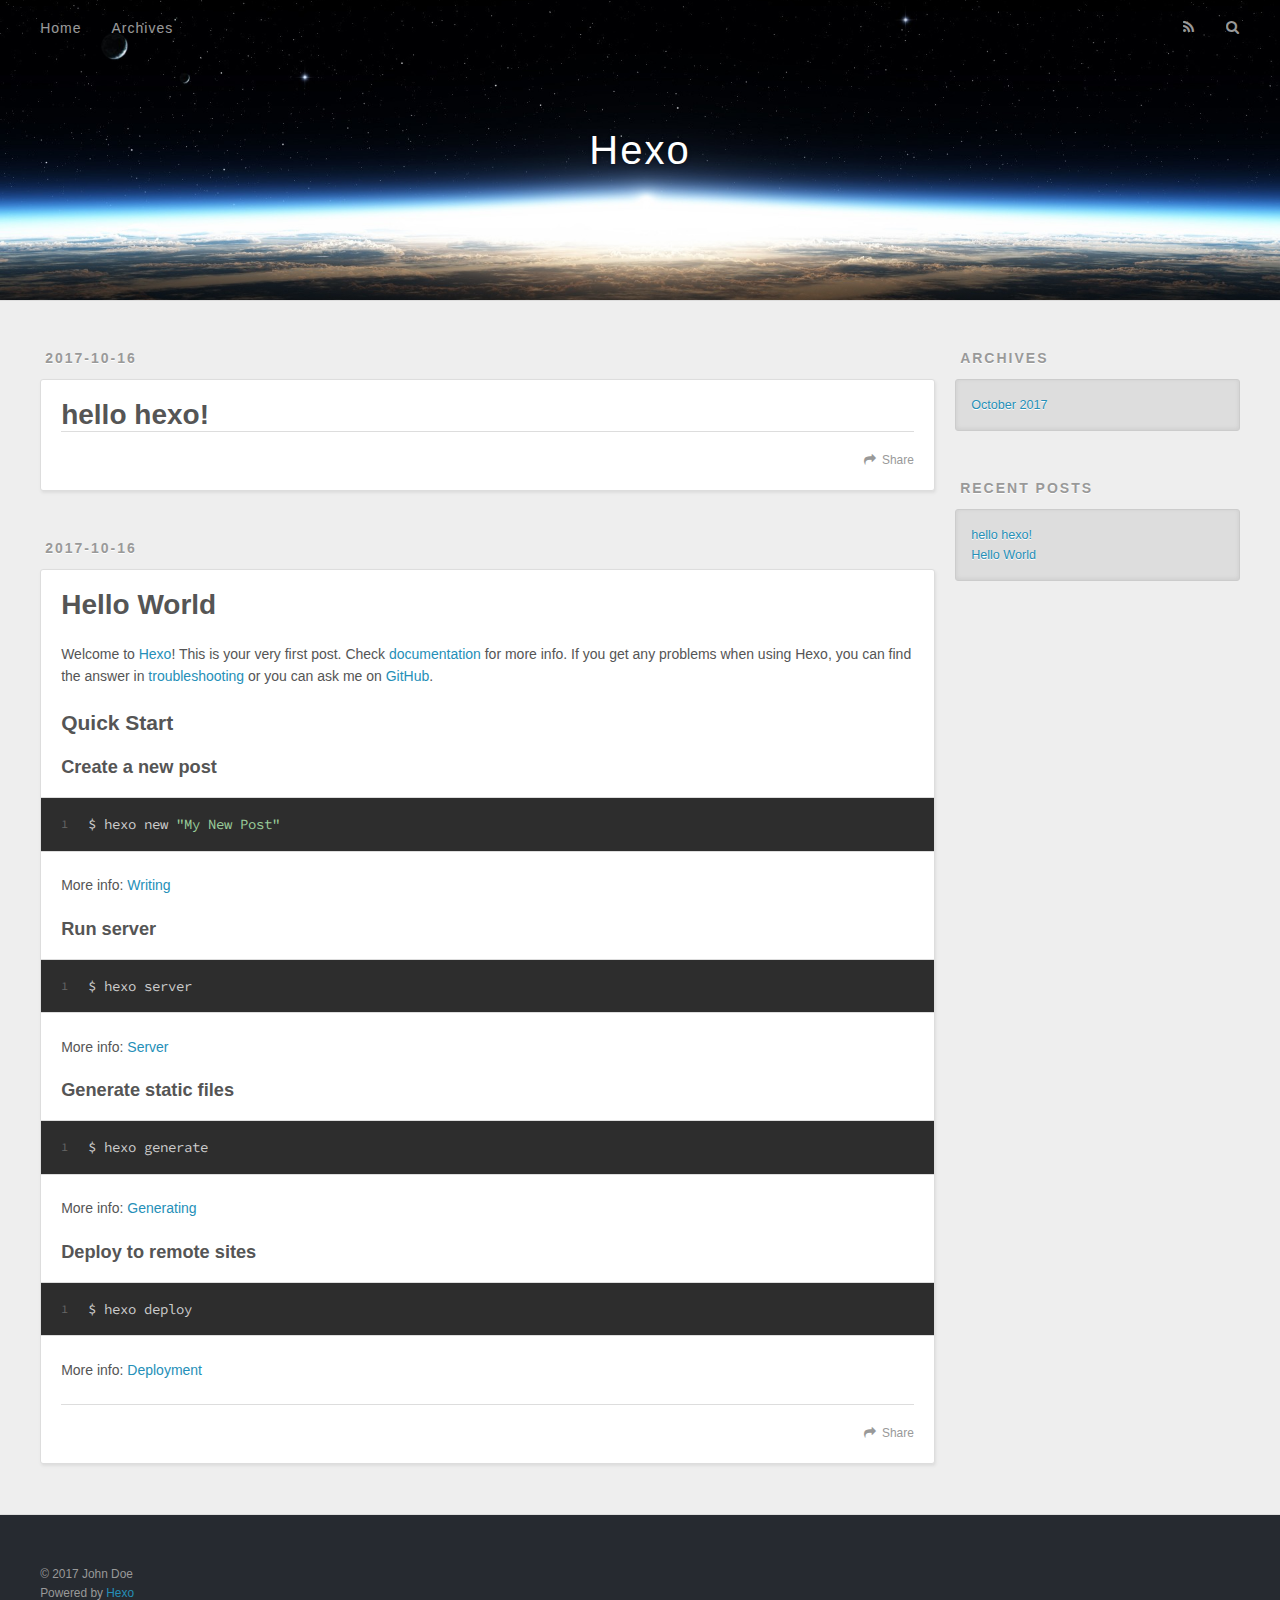
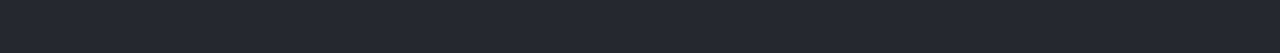
==== index.html @ 36de79b2 "init" ====
<!DOCTYPE html>
<html>
<head>
  <meta charset="utf-8">
  
  <title>Hexo</title>
  <meta name="viewport" content="width=device-width, initial-scale=1, maximum-scale=1">
  <meta property="og:type" content="website">
<meta property="og:title" content="Hexo">
<meta property="og:url" content="http://yoursite.com/index.html">
<meta property="og:site_name" content="Hexo">
<meta name="twitter:card" content="summary">
<meta name="twitter:title" content="Hexo">
  
    <link rel="alternate" href="/atom.xml" title="Hexo" type="application/atom+xml">
  
  
    <link rel="icon" href="/favicon.png">
  
  
    <link href="//fonts.googleapis.com/css?family=Source+Code+Pro" rel="stylesheet" type="text/css">
  
  <link rel="stylesheet" href="/css/style.css">
  

</head>

<body>
  <div id="container">
    <div id="wrap">
      <header id="header">
  <div id="banner"></div>
  <div id="header-outer" class="outer">
    <div id="header-title" class="inner">
      <h1 id="logo-wrap">
        <a href="/" id="logo">Hexo</a>
      </h1>
      
    </div>
    <div id="header-inner" class="inner">
      <nav id="main-nav">
        <a id="main-nav-toggle" class="nav-icon"></a>
        
          <a class="main-nav-link" href="/">Home</a>
        
          <a class="main-nav-link" href="/archives">Archives</a>
        
      </nav>
      <nav id="sub-nav">
        
          <a id="nav-rss-link" class="nav-icon" href="/atom.xml" title="RSS Feed"></a>
        
        <a id="nav-search-btn" class="nav-icon" title="Search"></a>
      </nav>
      <div id="search-form-wrap">
        <form action="//google.com/search" method="get" accept-charset="UTF-8" class="search-form"><input type="search" name="q" class="search-form-input" placeholder="Search"><button type="submit" class="search-form-submit">&#xF002;</button><input type="hidden" name="sitesearch" value="http://yoursite.com"></form>
      </div>
    </div>
  </div>
</header>
      <div class="outer">
        <section id="main">
  
    <article id="post-hello-hexo" class="article article-type-post" itemscope itemprop="blogPost">
  <div class="article-meta">
    <a href="/2017/10/16/hello-hexo/" class="article-date">
  <time datetime="2017-10-16T04:32:23.000Z" itemprop="datePublished">2017-10-16</time>
</a>
    
  </div>
  <div class="article-inner">
    
    
      <header class="article-header">
        
  
    <h1 itemprop="name">
      <a class="article-title" href="/2017/10/16/hello-hexo/">hello hexo!</a>
    </h1>
  

      </header>
    
    <div class="article-entry" itemprop="articleBody">
      
        
      
    </div>
    <footer class="article-footer">
      <a data-url="http://yoursite.com/2017/10/16/hello-hexo/" data-id="cj8toow9r0000nwqveuw3egh8" class="article-share-link">Share</a>
      
      
    </footer>
  </div>
  
</article>


  
    <article id="post-hello-world" class="article article-type-post" itemscope itemprop="blogPost">
  <div class="article-meta">
    <a href="/2017/10/16/hello-world/" class="article-date">
  <time datetime="2017-10-16T04:10:26.839Z" itemprop="datePublished">2017-10-16</time>
</a>
    
  </div>
  <div class="article-inner">
    
    
      <header class="article-header">
        
  
    <h1 itemprop="name">
      <a class="article-title" href="/2017/10/16/hello-world/">Hello World</a>
    </h1>
  

      </header>
    
    <div class="article-entry" itemprop="articleBody">
      
        <p>Welcome to <a href="https://hexo.io/" target="_blank" rel="external">Hexo</a>! This is your very first post. Check <a href="https://hexo.io/docs/" target="_blank" rel="external">documentation</a> for more info. If you get any problems when using Hexo, you can find the answer in <a href="https://hexo.io/docs/troubleshooting.html" target="_blank" rel="external">troubleshooting</a> or you can ask me on <a href="https://github.com/hexojs/hexo/issues" target="_blank" rel="external">GitHub</a>.</p>
<h2 id="Quick-Start"><a href="#Quick-Start" class="headerlink" title="Quick Start"></a>Quick Start</h2><h3 id="Create-a-new-post"><a href="#Create-a-new-post" class="headerlink" title="Create a new post"></a>Create a new post</h3><figure class="highlight bash"><table><tr><td class="gutter"><pre><div class="line">1</div></pre></td><td class="code"><pre><div class="line">$ hexo new <span class="string">"My New Post"</span></div></pre></td></tr></table></figure>
<p>More info: <a href="https://hexo.io/docs/writing.html" target="_blank" rel="external">Writing</a></p>
<h3 id="Run-server"><a href="#Run-server" class="headerlink" title="Run server"></a>Run server</h3><figure class="highlight bash"><table><tr><td class="gutter"><pre><div class="line">1</div></pre></td><td class="code"><pre><div class="line">$ hexo server</div></pre></td></tr></table></figure>
<p>More info: <a href="https://hexo.io/docs/server.html" target="_blank" rel="external">Server</a></p>
<h3 id="Generate-static-files"><a href="#Generate-static-files" class="headerlink" title="Generate static files"></a>Generate static files</h3><figure class="highlight bash"><table><tr><td class="gutter"><pre><div class="line">1</div></pre></td><td class="code"><pre><div class="line">$ hexo generate</div></pre></td></tr></table></figure>
<p>More info: <a href="https://hexo.io/docs/generating.html" target="_blank" rel="external">Generating</a></p>
<h3 id="Deploy-to-remote-sites"><a href="#Deploy-to-remote-sites" class="headerlink" title="Deploy to remote sites"></a>Deploy to remote sites</h3><figure class="highlight bash"><table><tr><td class="gutter"><pre><div class="line">1</div></pre></td><td class="code"><pre><div class="line">$ hexo deploy</div></pre></td></tr></table></figure>
<p>More info: <a href="https://hexo.io/docs/deployment.html" target="_blank" rel="external">Deployment</a></p>

      
    </div>
    <footer class="article-footer">
      <a data-url="http://yoursite.com/2017/10/16/hello-world/" data-id="cj8toow9z0001nwqvwj0xpwtr" class="article-share-link">Share</a>
      
      
    </footer>
  </div>
  
</article>


  

</section>
        
          <aside id="sidebar">
  
    

  
    

  
    
  
    
  <div class="widget-wrap">
    <h3 class="widget-title">Archives</h3>
    <div class="widget">
      <ul class="archive-list"><li class="archive-list-item"><a class="archive-list-link" href="/archives/2017/10/">October 2017</a></li></ul>
    </div>
  </div>


  
    
  <div class="widget-wrap">
    <h3 class="widget-title">Recent Posts</h3>
    <div class="widget">
      <ul>
        
          <li>
            <a href="/2017/10/16/hello-hexo/">hello hexo!</a>
          </li>
        
          <li>
            <a href="/2017/10/16/hello-world/">Hello World</a>
          </li>
        
      </ul>
    </div>
  </div>

  
</aside>
        
      </div>
      <footer id="footer">
  
  <div class="outer">
    <div id="footer-info" class="inner">
      &copy; 2017 John Doe<br>
      Powered by <a href="http://hexo.io/" target="_blank">Hexo</a>
    </div>
  </div>
</footer>
    </div>
    <nav id="mobile-nav">
  
    <a href="/" class="mobile-nav-link">Home</a>
  
    <a href="/archives" class="mobile-nav-link">Archives</a>
  
</nav>
    

<script src="//ajax.googleapis.com/ajax/libs/jquery/2.0.3/jquery.min.js"></script>


  <link rel="stylesheet" href="/fancybox/jquery.fancybox.css">
  <script src="/fancybox/jquery.fancybox.pack.js"></script>


<script src="/js/script.js"></script>

  </div>
</body>
</html>
---- css/style.css ----
body {
  width: 100%;
}
body:before,
body:after {
  content: "";
  display: table;
}
body:after {
  clear: both;
}
html,
body,
div,
span,
applet,
object,
iframe,
h1,
h2,
h3,
h4,
h5,
h6,
p,
blockquote,
pre,
a,
abbr,
acronym,
address,
big,
cite,
code,
del,
dfn,
em,
img,
ins,
kbd,
q,
s,
samp,
small,
strike,
strong,
sub,
sup,
tt,
var,
dl,
dt,
dd,
ol,
ul,
li,
fieldset,
form,
label,
legend,
table,
caption,
tbody,
tfoot,
thead,
tr,
th,
td {
  margin: 0;
  padding: 0;
  border: 0;
  outline: 0;
  font-weight: inherit;
  font-style: inherit;
  font-family: inherit;
  font-size: 100%;
  vertical-align: baseline;
}
body {
  line-height: 1;
  color: #000;
  background: #fff;
}
ol,
ul {
  list-style: none;
}
table {
  border-collapse: separate;
  border-spacing: 0;
  vertical-align: middle;
}
caption,
th,
td {
  text-align: left;
  font-weight: normal;
  vertical-align: middle;
}
a img {
  border: none;
}
input,
button {
  margin: 0;
  padding: 0;
}
input::-moz-focus-inner,
button::-moz-focus-inner {
  border: 0;
  padding: 0;
}
@font-face {
  font-family: FontAwesome;
  font-style: normal;
  font-weight: normal;
  src: url("fonts/fontawesome-webfont.eot?v=#4.0.3");
  src: url("fonts/fontawesome-webfont.eot?#iefix&v=#4.0.3") format("embedded-opentype"), url("fonts/fontawesome-webfont.woff?v=#4.0.3") format("woff"), url("fonts/fontawesome-webfont.ttf?v=#4.0.3") format("truetype"), url("fonts/fontawesome-webfont.svg#fontawesomeregular?v=#4.0.3") format("svg");
}
html,
body,
#container {
  height: 100%;
}
body {
  background: #eee;
  font: 14px "Helvetica Neue", Helvetica, Arial, sans-serif;
  -webkit-text-size-adjust: 100%;
}
.outer {
  max-width: 1220px;
  margin: 0 auto;
  padding: 0 20px;
}
.outer:before,
.outer:after {
  content: "";
  display: table;
}
.outer:after {
  clear: both;
}
.inner {
  display: inline;
  float: left;
  width: 98.33333333333333%;
  margin: 0 0.833333333333333%;
}
.left,
.alignleft {
  float: left;
}
.right,
.alignright {
  float: right;
}
.clear {
  clear: both;
}
#container {
  position: relative;
}
.mobile-nav-on {
  overflow: hidden;
}
#wrap {
  height: 100%;
  width: 100%;
  position: absolute;
  top: 0;
  left: 0;
  -webkit-transition: 0.2s ease-out;
  -moz-transition: 0.2s ease-out;
  -ms-transition: 0.2s ease-out;
  transition: 0.2s ease-out;
  z-index: 1;
  background: #eee;
}
.mobile-nav-on #wrap {
  left: 280px;
}
@media screen and (min-width: 768px) {
  #main {
    display: inline;
    float: left;
    width: 73.33333333333333%;
    margin: 0 0.833333333333333%;
  }
}
.article-date,
.article-category-link,
.archive-year,
.widget-title {
  text-decoration: none;
  text-transform: uppercase;
  letter-spacing: 2px;
  color: #999;
  margin-bottom: 1em;
  margin-left: 5px;
  line-height: 1em;
  text-shadow: 0 1px #fff;
  font-weight: bold;
}
.article-inner,
.archive-article-inner {
  background: #fff;
  -webkit-box-shadow: 1px 2px 3px #ddd;
  box-shadow: 1px 2px 3px #ddd;
  border: 1px solid #ddd;
  border-radius: 3px;
}
.article-entry h1,
.widget h1 {
  font-size: 2em;
}
.article-entry h2,
.widget h2 {
  font-size: 1.5em;
}
.article-entry h3,
.widget h3 {
  font-size: 1.3em;
}
.article-entry h4,
.widget h4 {
  font-size: 1.2em;
}
.article-entry h5,
.widget h5 {
  font-size: 1em;
}
.article-entry h6,
.widget h6 {
  font-size: 1em;
  color: #999;
}
.article-entry hr,
.widget hr {
  border: 1px dashed #ddd;
}
.article-entry strong,
.widget strong {
  font-weight: bold;
}
.article-entry em,
.widget em,
.article-entry cite,
.widget cite {
  font-style: italic;
}
.article-entry sup,
.widget sup,
.article-entry sub,
.widget sub {
  font-size: 0.75em;
  line-height: 0;
  position: relative;
  vertical-align: baseline;
}
.article-entry sup,
.widget sup {
  top: -0.5em;
}
.article-entry sub,
.widget sub {
  bottom: -0.2em;
}
.article-entry small,
.widget small {
  font-size: 0.85em;
}
.article-entry acronym,
.widget acronym,
.article-entry abbr,
.widget abbr {
  border-bottom: 1px dotted;
}
.article-entry ul,
.widget ul,
.article-entry ol,
.widget ol,
.article-entry dl,
.widget dl {
  margin: 0 20px;
  line-height: 1.6em;
}
.article-entry ul ul,
.widget ul ul,
.article-entry ol ul,
.widget ol ul,
.article-entry ul ol,
.widget ul ol,
.article-entry ol ol,
.widget ol ol {
  margin-top: 0;
  margin-bottom: 0;
}
.article-entry ul,
.widget ul {
  list-style: disc;
}
.article-entry ol,
.widget ol {
  list-style: decimal;
}
.article-entry dt,
.widget dt {
  font-weight: bold;
}
#header {
  height: 300px;
  position: relative;
  border-bottom: 1px solid #ddd;
}
#header:before,
#header:after {
  content: "";
  position: absolute;
  left: 0;
  right: 0;
  height: 40px;
}
#header:before {
  top: 0;
  background: -webkit-linear-gradient(rgba(0,0,0,0.2), transparent);
  background: -moz-linear-gradient(rgba(0,0,0,0.2), transparent);
  background: -ms-linear-gradient(rgba(0,0,0,0.2), transparent);
  background: linear-gradient(rgba(0,0,0,0.2), transparent);
}
#header:after {
  bottom: 0;
  background: -webkit-linear-gradient(transparent, rgba(0,0,0,0.2));
  background: -moz-linear-gradient(transparent, rgba(0,0,0,0.2));
  background: -ms-linear-gradient(transparent, rgba(0,0,0,0.2));
  background: linear-gradient(transparent, rgba(0,0,0,0.2));
}
#header-outer {
  height: 100%;
  position: relative;
}
#header-inner {
  position: relative;
  overflow: hidden;
}
#banner {
  position: absolute;
  top: 0;
  left: 0;
  width: 100%;
  height: 100%;
  background: url("images/banner.jpg") center #000;
  -webkit-background-size: cover;
  -moz-background-size: cover;
  background-size: cover;
  z-index: -1;
}
#header-title {
  text-align: center;
  height: 40px;
  position: absolute;
  top: 50%;
  left: 0;
  margin-top: -20px;
}
#logo,
#subtitle {
  text-decoration: none;
  color: #fff;
  font-weight: 300;
  text-shadow: 0 1px 4px rgba(0,0,0,0.3);
}
#logo {
  font-size: 40px;
  line-height: 40px;
  letter-spacing: 2px;
}
#subtitle {
  font-size: 16px;
  line-height: 16px;
  letter-spacing: 1px;
}
#subtitle-wrap {
  margin-top: 16px;
}
#main-nav {
  float: left;
  margin-left: -15px;
}
.nav-icon,
.main-nav-link {
  float: left;
  color: #fff;
  opacity: 0.6;
  text-decoration: none;
  text-shadow: 0 1px rgba(0,0,0,0.2);
  -webkit-transition: opacity 0.2s;
  -moz-transition: opacity 0.2s;
  -ms-transition: opacity 0.2s;
  transition: opacity 0.2s;
  display: block;
  padding: 20px 15px;
}
.nav-icon:hover,
.main-nav-link:hover {
  opacity: 1;
}
.nav-icon {
  font-family: FontAwesome;
  text-align: center;
  font-size: 14px;
  width: 14px;
  height: 14px;
  padding: 20px 15px;
  position: relative;
  cursor: pointer;
}
.main-nav-link {
  font-weight: 300;
  letter-spacing: 1px;
}
@media screen and (max-width: 479px) {
  .main-nav-link {
    display: none;
  }
}
#main-nav-toggle {
  display: none;
}
#main-nav-toggle:before {
  content: "\f0c9";
}
@media screen and (max-width: 479px) {
  #main-nav-toggle {
    display: block;
  }
}
#sub-nav {
  float: right;
  margin-right: -15px;
}
#nav-rss-link:before {
  content: "\f09e";
}
#nav-search-btn:before {
  content: "\f002";
}
#search-form-wrap {
  position: absolute;
  top: 15px;
  width: 150px;
  height: 30px;
  right: -150px;
  opacity: 0;
  -webkit-transition: 0.2s ease-out;
  -moz-transition: 0.2s ease-out;
  -ms-transition: 0.2s ease-out;
  transition: 0.2s ease-out;
}
#search-form-wrap.on {
  opacity: 1;
  right: 0;
}
@media screen and (max-width: 479px) {
  #search-form-wrap {
    width: 100%;
    right: -100%;
  }
}
.search-form {
  position: absolute;
  top: 0;
  left: 0;
  right: 0;
  background: #fff;
  padding: 5px 15px;
  border-radius: 15px;
  -webkit-box-shadow: 0 0 10px rgba(0,0,0,0.3);
  box-shadow: 0 0 10px rgba(0,0,0,0.3);
}
.search-form-input {
  border: none;
  background: none;
  color: #555;
  width: 100%;
  font: 13px "Helvetica Neue", Helvetica, Arial, sans-serif;
  outline: none;
}
.search-form-input::-webkit-search-results-decoration,
.search-form-input::-webkit-search-cancel-button {
  -webkit-appearance: none;
}
.search-form-submit {
  position: absolute;
  top: 50%;
  right: 10px;
  margin-top: -7px;
  font: 13px FontAwesome;
  border: none;
  background: none;
  color: #bbb;
  cursor: pointer;
}
.search-form-submit:hover,
.search-form-submit:focus {
  color: #777;
}
.article {
  margin: 50px 0;
}
.article-inner {
  overflow: hidden;
}
.article-meta:before,
.article-meta:after {
  content: "";
  display: table;
}
.article-meta:after {
  clear: both;
}
.article-date {
  float: left;
}
.article-category {
  float: left;
  line-height: 1em;
  color: #ccc;
  text-shadow: 0 1px #fff;
  margin-left: 8px;
}
.article-category:before {
  content: "\2022";
}
.article-category-link {
  margin: 0 12px 1em;
}
.article-header {
  padding: 20px 20px 0;
}
.article-title {
  text-decoration: none;
  font-size: 2em;
  font-weight: bold;
  color: #555;
  line-height: 1.1em;
  -webkit-transition: color 0.2s;
  -moz-transition: color 0.2s;
  -ms-transition: color 0.2s;
  transition: color 0.2s;
}
a.article-title:hover {
  color: #258fb8;
}
.article-entry {
  color: #555;
  padding: 0 20px;
}
.article-entry:before,
.article-entry:after {
  content: "";
  display: table;
}
.article-entry:after {
  clear: both;
}
.article-entry p,
.article-entry table {
  line-height: 1.6em;
  margin: 1.6em 0;
}
.article-entry h1,
.article-entry h2,
.article-entry h3,
.article-entry h4,
.article-entry h5,
.article-entry h6 {
  font-weight: bold;
}
.article-entry h1,
.article-entry h2,
.article-entry h3,
.article-entry h4,
.article-entry h5,
.article-entry h6 {
  line-height: 1.1em;
  margin: 1.1em 0;
}
.article-entry a {
  color: #258fb8;
  text-decoration: none;
}
.article-entry a:hover {
  text-decoration: underline;
}
.article-entry ul,
.article-entry ol,
.article-entry dl {
  margin-top: 1.6em;
  margin-bottom: 1.6em;
}
.article-entry img,
.article-entry video {
  max-width: 100%;
  height: auto;
  display: block;
  margin: auto;
}
.article-entry iframe {
  border: none;
}
.article-entry table {
  width: 100%;
  border-collapse: collapse;
  border-spacing: 0;
}
.article-entry th {
  font-weight: bold;
  border-bottom: 3px solid #ddd;
  padding-bottom: 0.5em;
}
.article-entry td {
  border-bottom: 1px solid #ddd;
  padding: 10px 0;
}
.article-entry blockquote {
  font-family: Georgia, "Times New Roman", serif;
  font-size: 1.4em;
  margin: 1.6em 20px;
  text-align: center;
}
.article-entry blockquote footer {
  font-size: 14px;
  margin: 1.6em 0;
  font-family: "Helvetica Neue", Helvetica, Arial, sans-serif;
}
.article-entry blockquote footer cite:before {
  content: "—";
  padding: 0 0.5em;
}
.article-entry .pullquote {
  text-align: left;
  width: 45%;
  margin: 0;
}
.article-entry .pullquote.left {
  margin-left: 0.5em;
  margin-right: 1em;
}
.article-entry .pullquote.right {
  margin-right: 0.5em;
  margin-left: 1em;
}
.article-entry .caption {
  color: #999;
  display: block;
  font-size: 0.9em;
  margin-top: 0.5em;
  position: relative;
  text-align: center;
}
.article-entry .video-container {
  position: relative;
  padding-top: 56.25%;
  height: 0;
  overflow: hidden;
}
.article-entry .video-container iframe,
.article-entry .video-container object,
.article-entry .video-container embed {
  position: absolute;
  top: 0;
  left: 0;
  width: 100%;
  height: 100%;
  margin-top: 0;
}
.article-more-link a {
  display: inline-block;
  line-height: 1em;
  padding: 6px 15px;
  border-radius: 15px;
  background: #eee;
  color: #999;
  text-shadow: 0 1px #fff;
  text-decoration: none;
}
.article-more-link a:hover {
  background: #258fb8;
  color: #fff;
  text-decoration: none;
  text-shadow: 0 1px #1e7293;
}
.article-footer {
  font-size: 0.85em;
  line-height: 1.6em;
  border-top: 1px solid #ddd;
  padding-top: 1.6em;
  margin: 0 20px 20px;
}
.article-footer:before,
.article-footer:after {
  content: "";
  display: table;
}
.article-footer:after {
  clear: both;
}
.article-footer a {
  color: #999;
  text-decoration: none;
}
.article-footer a:hover {
  color: #555;
}
.article-tag-list-item {
  float: left;
  margin-right: 10px;
}
.article-tag-list-link:before {
  content: "#";
}
.article-comment-link {
  float: right;
}
.article-comment-link:before {
  content: "\f075";
  font-family: FontAwesome;
  padding-right: 8px;
}
.article-share-link {
  cursor: pointer;
  float: right;
  margin-left: 20px;
}
.article-share-link:before {
  content: "\f064";
  font-family: FontAwesome;
  padding-right: 6px;
}
#article-nav {
  position: relative;
}
#article-nav:before,
#article-nav:after {
  content: "";
  display: table;
}
#article-nav:after {
  clear: both;
}
@media screen and (min-width: 768px) {
  #article-nav {
    margin: 50px 0;
  }
  #article-nav:before {
    width: 8px;
    height: 8px;
    position: absolute;
    top: 50%;
    left: 50%;
    margin-top: -4px;
    margin-left: -4px;
    content: "";
    border-radius: 50%;
    background: #ddd;
    -webkit-box-shadow: 0 1px 2px #fff;
    box-shadow: 0 1px 2px #fff;
  }
}
.article-nav-link-wrap {
  text-decoration: none;
  text-shadow: 0 1px #fff;
  color: #999;
  -webkit-box-sizing: border-box;
  -moz-box-sizing: border-box;
  box-sizing: border-box;
  margin-top: 50px;
  text-align: center;
  display: block;
}
.article-nav-link-wrap:hover {
  color: #555;
}
@media screen and (min-width: 768px) {
  .article-nav-link-wrap {
    width: 50%;
    margin-top: 0;
  }
}
@media screen and (min-width: 768px) {
  #article-nav-newer {
    float: left;
    text-align: right;
    padding-right: 20px;
  }
}
@media screen and (min-width: 768px) {
  #article-nav-older {
    float: right;
    text-align: left;
    padding-left: 20px;
  }
}
.article-nav-caption {
  text-transform: uppercase;
  letter-spacing: 2px;
  color: #ddd;
  line-height: 1em;
  font-weight: bold;
}
#article-nav-newer .article-nav-caption {
  margin-right: -2px;
}
.article-nav-title {
  font-size: 0.85em;
  line-height: 1.6em;
  margin-top: 0.5em;
}
.article-share-box {
  position: absolute;
  display: none;
  background: #fff;
  -webkit-box-shadow: 1px 2px 10px rgba(0,0,0,0.2);
  box-shadow: 1px 2px 10px rgba(0,0,0,0.2);
  border-radius: 3px;
  margin-left: -145px;
  overflow: hidden;
  z-index: 1;
}
.article-share-box.on {
  display: block;
}
.article-share-input {
  width: 100%;
  background: none;
  -webkit-box-sizing: border-box;
  -moz-box-sizing: border-box;
  box-sizing: border-box;
  font: 14px "Helvetica Neue", Helvetica, Arial, sans-serif;
  padding: 0 15px;
  color: #555;
  outline: none;
  border: 1px solid #ddd;
  border-radius: 3px 3px 0 0;
  height: 36px;
  line-height: 36px;
}
.article-share-links {
  background: #eee;
}
.article-share-links:before,
.article-share-links:after {
  content: "";
  display: table;
}
.article-share-links:after {
  clear: both;
}
.article-share-twitter,
.article-share-facebook,
.article-share-pinterest,
.article-share-google {
  width: 50px;
  height: 36px;
  display: block;
  float: left;
  position: relative;
  color: #999;
  text-shadow: 0 1px #fff;
}
.article-share-twitter:before,
.article-share-facebook:before,
.article-share-pinterest:before,
.article-share-google:before {
  font-size: 20px;
  font-family: FontAwesome;
  width: 20px;
  height: 20px;
  position: absolute;
  top: 50%;
  left: 50%;
  margin-top: -10px;
  margin-left: -10px;
  text-align: center;
}
.article-share-twitter:hover,
.article-share-facebook:hover,
.article-share-pinterest:hover,
.article-share-google:hover {
  color: #fff;
}
.article-share-twitter:before {
  content: "\f099";
}
.article-share-twitter:hover {
  background: #00aced;
  text-shadow: 0 1px #008abe;
}
.article-share-facebook:before {
  content: "\f09a";
}
.article-share-facebook:hover {
  background: #3b5998;
  text-shadow: 0 1px #2f477a;
}
.article-share-pinterest:before {
  content: "\f0d2";
}
.article-share-pinterest:hover {
  background: #cb2027;
  text-shadow: 0 1px #a21a1f;
}
.article-share-google:before {
  content: "\f0d5";
}
.article-share-google:hover {
  background: #dd4b39;
  text-shadow: 0 1px #be3221;
}
.article-gallery {
  background: #000;
  position: relative;
}
.article-gallery-photos {
  position: relative;
  overflow: hidden;
}
.article-gallery-img {
  display: none;
  max-width: 100%;
}
.article-gallery-img:first-child {
  display: block;
}
.article-gallery-img.loaded {
  position: absolute;
  display: block;
}
.article-gallery-img img {
  display: block;
  max-width: 100%;
  margin: 0 auto;
}
#comments {
  background: #fff;
  -webkit-box-shadow: 1px 2px 3px #ddd;
  box-shadow: 1px 2px 3px #ddd;
  padding: 20px;
  border: 1px solid #ddd;
  border-radius: 3px;
  margin: 50px 0;
}
#comments a {
  color: #258fb8;
}
.archives-wrap {
  margin: 50px 0;
}
.archives:before,
.archives:after {
  content: "";
  display: table;
}
.archives:after {
  clear: both;
}
.archive-year-wrap {
  margin-bottom: 1em;
}
.archives {
  -webkit-column-gap: 10px;
  -moz-column-gap: 10px;
  column-gap: 10px;
}
@media screen and (min-width: 480px) and (max-width: 767px) {
  .archives {
    -webkit-column-count: 2;
    -moz-column-count: 2;
    column-count: 2;
  }
}
@media screen and (min-width: 768px) {
  .archives {
    -webkit-column-count: 3;
    -moz-column-count: 3;
    column-count: 3;
  }
}
.archive-article {
  -webkit-column-break-inside: avoid;
  page-break-inside: avoid;
  overflow: hidden;
  break-inside: avoid-column;
}
.archive-article-inner {
  padding: 10px;
  margin-bottom: 15px;
}
.archive-article-title {
  text-decoration: none;
  font-weight: bold;
  color: #555;
  -webkit-transition: color 0.2s;
  -moz-transition: color 0.2s;
  -ms-transition: color 0.2s;
  transition: color 0.2s;
  line-height: 1.6em;
}
.archive-article-title:hover {
  color: #258fb8;
}
.archive-article-footer {
  margin-top: 1em;
}
.archive-article-date {
  color: #999;
  text-decoration: none;
  font-size: 0.85em;
  line-height: 1em;
  margin-bottom: 0.5em;
  display: block;
}
#page-nav {
  margin: 50px auto;
  background: #fff;
  -webkit-box-shadow: 1px 2px 3px #ddd;
  box-shadow: 1px 2px 3px #ddd;
  border: 1px solid #ddd;
  border-radius: 3px;
  text-align: center;
  color: #999;
  overflow: hidden;
}
#page-nav:before,
#page-nav:after {
  content: "";
  display: table;
}
#page-nav:after {
  clear: both;
}
#page-nav a,
#page-nav span {
  padding: 10px 20px;
  line-height: 1;
  height: 2ex;
}
#page-nav a {
  color: #999;
  text-decoration: none;
}
#page-nav a:hover {
  background: #999;
  color: #fff;
}
#page-nav .prev {
  float: left;
}
#page-nav .next {
  float: right;
}
#page-nav .page-number {
  display: inline-block;
}
@media screen and (max-width: 479px) {
  #page-nav .page-number {
    display: none;
  }
}
#page-nav .current {
  color: #555;
  font-weight: bold;
}
#page-nav .space {
  color: #ddd;
}
#footer {
  background: #262a30;
  padding: 50px 0;
  border-top: 1px solid #ddd;
  color: #999;
}
#footer a {
  color: #258fb8;
  text-decoration: none;
}
#footer a:hover {
  text-decoration: underline;
}
#footer-info {
  line-height: 1.6em;
  font-size: 0.85em;
}
.article-entry pre,
.article-entry .highlight {
  background: #2d2d2d;
  margin: 0 -20px;
  padding: 15px 20px;
  border-style: solid;
  border-color: #ddd;
  border-width: 1px 0;
  overflow: auto;
  color: #ccc;
  line-height: 22.400000000000002px;
}
.article-entry .highlight .gutter pre,
.article-entry .gist .gist-file .gist-data .line-numbers {
  color: #666;
  font-size: 0.85em;
}
.article-entry pre,
.article-entry code {
  font-family: "Source Code Pro", Consolas, Monaco, Menlo, Consolas, monospace;
}
.article-entry code {
  background: #eee;
  text-shadow: 0 1px #fff;
  padding: 0 0.3em;
}
.article-entry pre code {
  background: none;
  text-shadow: none;
  padding: 0;
}
.article-entry .highlight pre {
  border: none;
  margin: 0;
  padding: 0;
}
.article-entry .highlight table {
  margin: 0;
  width: auto;
}
.article-entry .highlight td {
  border: none;
  padding: 0;
}
.article-entry .highlight figcaption {
  font-size: 0.85em;
  color: #999;
  line-height: 1em;
  margin-bottom: 1em;
}
.article-entry .highlight figcaption:before,
.article-entry .highlight figcaption:after {
  content: "";
  display: table;
}
.article-entry .highlight figcaption:after {
  clear: both;
}
.article-entry .highlight figcaption a {
  float: right;
}
.article-entry .highlight .gutter pre {
  text-align: right;
  padding-right: 20px;
}
.article-entry .highlight .line {
  height: 22.400000000000002px;
}
.article-entry .highlight .line.marked {
  background: #515151;
}
.article-entry .gist {
  margin: 0 -20px;
  border-style: solid;
  border-color: #ddd;
  border-width: 1px 0;
  background: #2d2d2d;
  padding: 15px 20px 15px 0;
}
.article-entry .gist .gist-file {
  border: none;
  font-family: "Source Code Pro", Consolas, Monaco, Menlo, Consolas, monospace;
  margin: 0;
}
.article-entry .gist .gist-file .gist-data {
  background: none;
  border: none;
}
.article-entry .gist .gist-file .gist-data .line-numbers {
  background: none;
  border: none;
  padding: 0 20px 0 0;
}
.article-entry .gist .gist-file .gist-data .line-data {
  padding: 0 !important;
}
.article-entry .gist .gist-file .highlight {
  margin: 0;
  padding: 0;
  border: none;
}
.article-entry .gist .gist-file .gist-meta {
  background: #2d2d2d;
  color: #999;
  font: 0.85em "Helvetica Neue", Helvetica, Arial, sans-serif;
  text-shadow: 0 0;
  padding: 0;
  margin-top: 1em;
  margin-left: 20px;
}
.article-entry .gist .gist-file .gist-meta a {
  color: #258fb8;
  font-weight: normal;
}
.article-entry .gist .gist-file .gist-meta a:hover {
  text-decoration: underline;
}
pre .comment,
pre .title {
  color: #999;
}
pre .variable,
pre .attribute,
pre .tag,
pre .regexp,
pre .ruby .constant,
pre .xml .tag .title,
pre .xml .pi,
pre .xml .doctype,
pre .html .doctype,
pre .css .id,
pre .css .class,
pre .css .pseudo {
  color: #f2777a;
}
pre .number,
pre .preprocessor,
pre .built_in,
pre .literal,
pre .params,
pre .constant {
  color: #f99157;
}
pre .class,
pre .ruby .class .title,
pre .css .rules .attribute {
  color: #9c9;
}
pre .string,
pre .value,
pre .inheritance,
pre .header,
pre .ruby .symbol,
pre .xml .cdata {
  color: #9c9;
}
pre .css .hexcolor {
  color: #6cc;
}
pre .function,
pre .python .decorator,
pre .python .title,
pre .ruby .function .title,
pre .ruby .title .keyword,
pre .perl .sub,
pre .javascript .title,
pre .coffeescript .title {
  color: #69c;
}
pre .keyword,
pre .javascript .function {
  color: #c9c;
}
@media screen and (max-width: 479px) {
  #mobile-nav {
    position: absolute;
    top: 0;
    left: 0;
    width: 280px;
    height: 100%;
    background: #191919;
    border-right: 1px solid #fff;
  }
}
@media screen and (max-width: 479px) {
  .mobile-nav-link {
    display: block;
    color: #999;
    text-decoration: none;
    padding: 15px 20px;
    font-weight: bold;
  }
  .mobile-nav-link:hover {
    color: #fff;
  }
}
@media screen and (min-width: 768px) {
  #sidebar {
    display: inline;
    float: left;
    width: 23.333333333333332%;
    margin: 0 0.833333333333333%;
  }
}
.widget-wrap {
  margin: 50px 0;
}
.widget {
  color: #777;
  text-shadow: 0 1px #fff;
  background: #ddd;
  -webkit-box-shadow: 0 -1px 4px #ccc inset;
  box-shadow: 0 -1px 4px #ccc inset;
  border: 1px solid #ccc;
  padding: 15px;
  border-radius: 3px;
}
.widget a {
  color: #258fb8;
  text-decoration: none;
}
.widget a:hover {
  text-decoration: underline;
}
.widget ul ul,
.widget ol ul,
.widget dl ul,
.widget ul ol,
.widget ol ol,
.widget dl ol,
.widget ul dl,
.widget ol dl,
.widget dl dl {
  margin-left: 15px;
  list-style: disc;
}
.widget {
  line-height: 1.6em;
  word-wrap: break-word;
  font-size: 0.9em;
}
.widget ul,
.widget ol {
  list-style: none;
  margin: 0;
}
.widget ul ul,
.widget ol ul,
.widget ul ol,
.widget ol ol {
  margin: 0 20px;
}
.widget ul ul,
.widget ol ul {
  list-style: disc;
}
.widget ul ol,
.widget ol ol {
  list-style: decimal;
}
.category-list-count,
.tag-list-count,
.archive-list-count {
  padding-left: 5px;
  color: #999;
  font-size: 0.85em;
}
.category-list-count:before,
.tag-list-count:before,
.archive-list-count:before {
  content: "(";
}
.category-list-count:after,
.tag-list-count:after,
.archive-list-count:after {
  content: ")";
}
.tagcloud a {
  margin-right: 5px;
  display: inline-block;
}
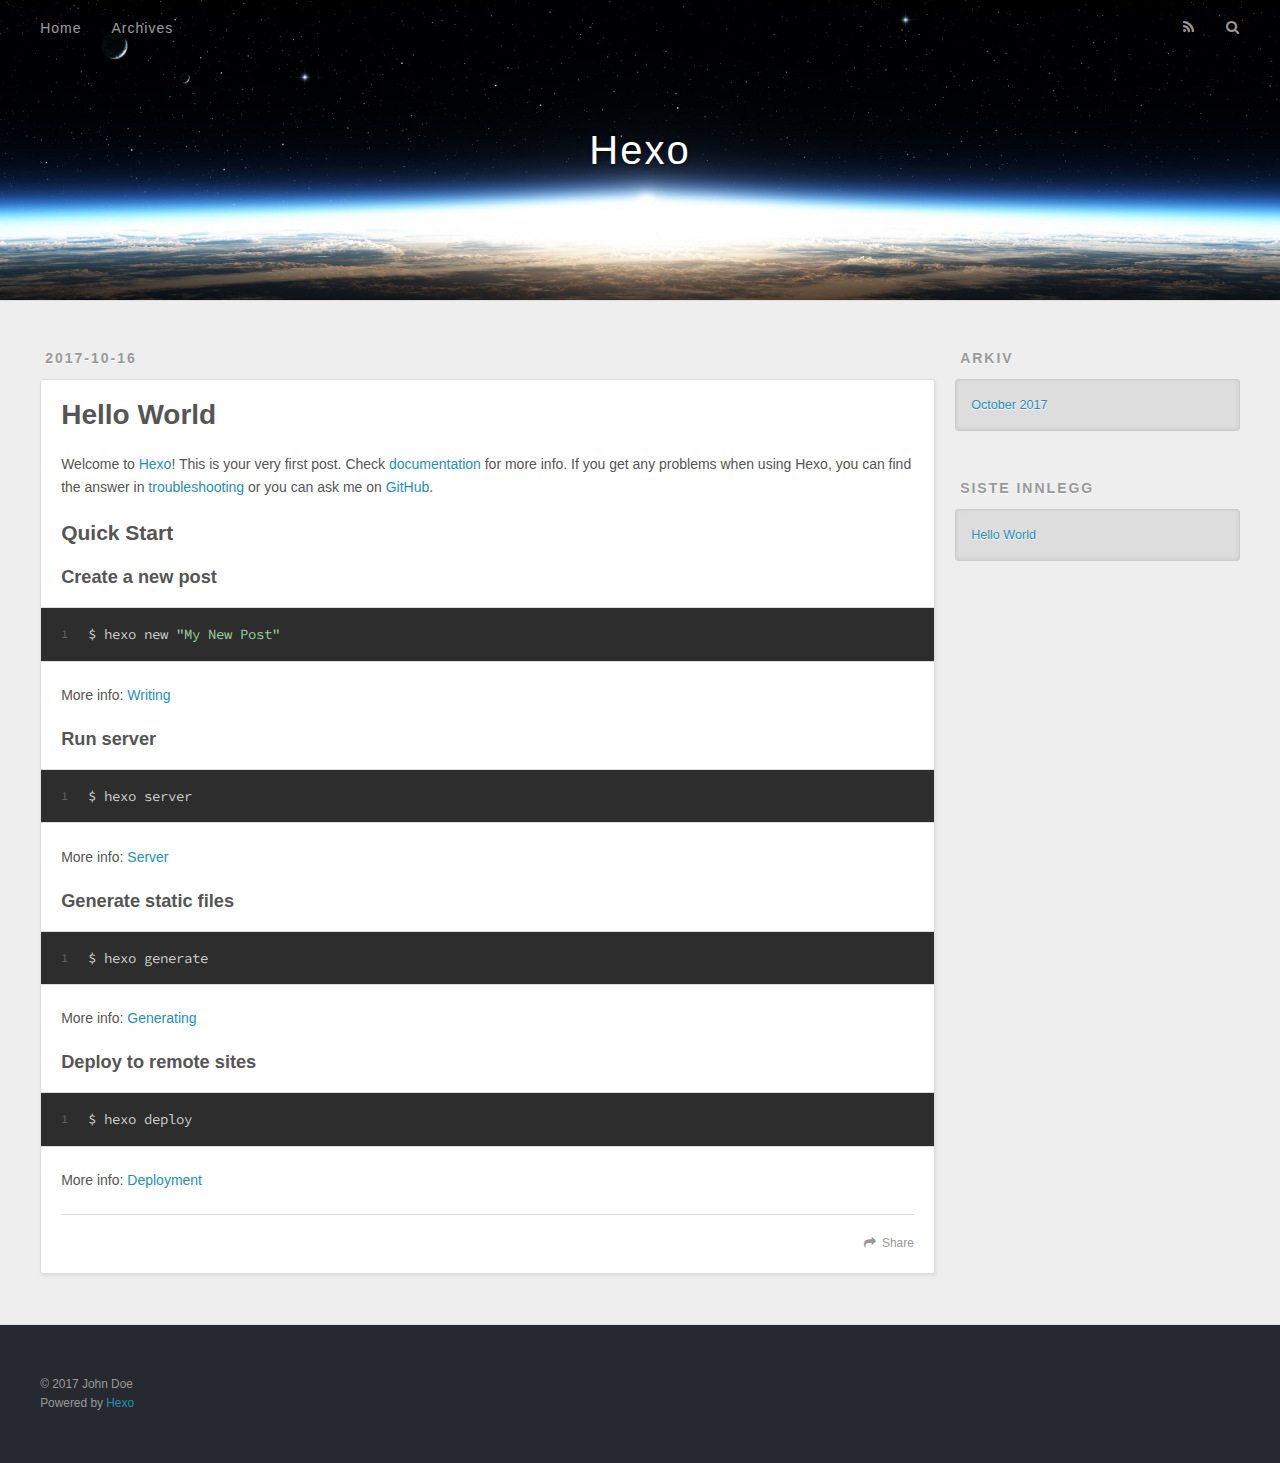
==== commit 6ed4dee5: "delete" ====
--- a/index.html
+++ b/index.html
@@ -50,7 +50,7 @@
         
           <a id="nav-rss-link" class="nav-icon" href="/atom.xml" title="RSS Feed"></a>
         
-        <a id="nav-search-btn" class="nav-icon" title="Search"></a>
+        <a id="nav-search-btn" class="nav-icon" title="Søk"></a>
       </nav>
       <div id="search-form-wrap">
         <form action="//google.com/search" method="get" accept-charset="UTF-8" class="search-form"><input type="search" name="q" class="search-form-input" placeholder="Search"><button type="submit" class="search-form-submit">&#xF002;</button><input type="hidden" name="sitesearch" value="http://yoursite.com"></form>
@@ -60,42 +60,6 @@
 </header>
       <div class="outer">
         <section id="main">
-  
-    <article id="post-hello-hexo" class="article article-type-post" itemscope itemprop="blogPost">
-  <div class="article-meta">
-    <a href="/2017/10/16/hello-hexo/" class="article-date">
-  <time datetime="2017-10-16T04:32:23.000Z" itemprop="datePublished">2017-10-16</time>
-</a>
-    
-  </div>
-  <div class="article-inner">
-    
-    
-      <header class="article-header">
-        
-  
-    <h1 itemprop="name">
-      <a class="article-title" href="/2017/10/16/hello-hexo/">hello hexo!</a>
-    </h1>
-  
-
-      </header>
-    
-    <div class="article-entry" itemprop="articleBody">
-      
-        
-      
-    </div>
-    <footer class="article-footer">
-      <a data-url="http://yoursite.com/2017/10/16/hello-hexo/" data-id="cj8toow9r0000nwqveuw3egh8" class="article-share-link">Share</a>
-      
-      
-    </footer>
-  </div>
-  
-</article>
-
-
   
     <article id="post-hello-world" class="article article-type-post" itemscope itemprop="blogPost">
   <div class="article-meta">
@@ -132,7 +96,7 @@
       
     </div>
     <footer class="article-footer">
-      <a data-url="http://yoursite.com/2017/10/16/hello-world/" data-id="cj8toow9z0001nwqvwj0xpwtr" class="article-share-link">Share</a>
+      <a data-url="http://yoursite.com/2017/10/16/hello-world/" data-id="cj8tpccjs0000h4qv13r7uciw" class="article-share-link">Share</a>
       
       
     </footer>
@@ -157,7 +121,7 @@
   
     
   <div class="widget-wrap">
-    <h3 class="widget-title">Archives</h3>
+    <h3 class="widget-title">Arkiv</h3>
     <div class="widget">
       <ul class="archive-list"><li class="archive-list-item"><a class="archive-list-link" href="/archives/2017/10/">October 2017</a></li></ul>
     </div>
@@ -167,13 +131,9 @@
   
     
   <div class="widget-wrap">
-    <h3 class="widget-title">Recent Posts</h3>
+    <h3 class="widget-title">Siste innlegg</h3>
     <div class="widget">
       <ul>
-        
-          <li>
-            <a href="/2017/10/16/hello-hexo/">hello hexo!</a>
-          </li>
         
           <li>
             <a href="/2017/10/16/hello-world/">Hello World</a>
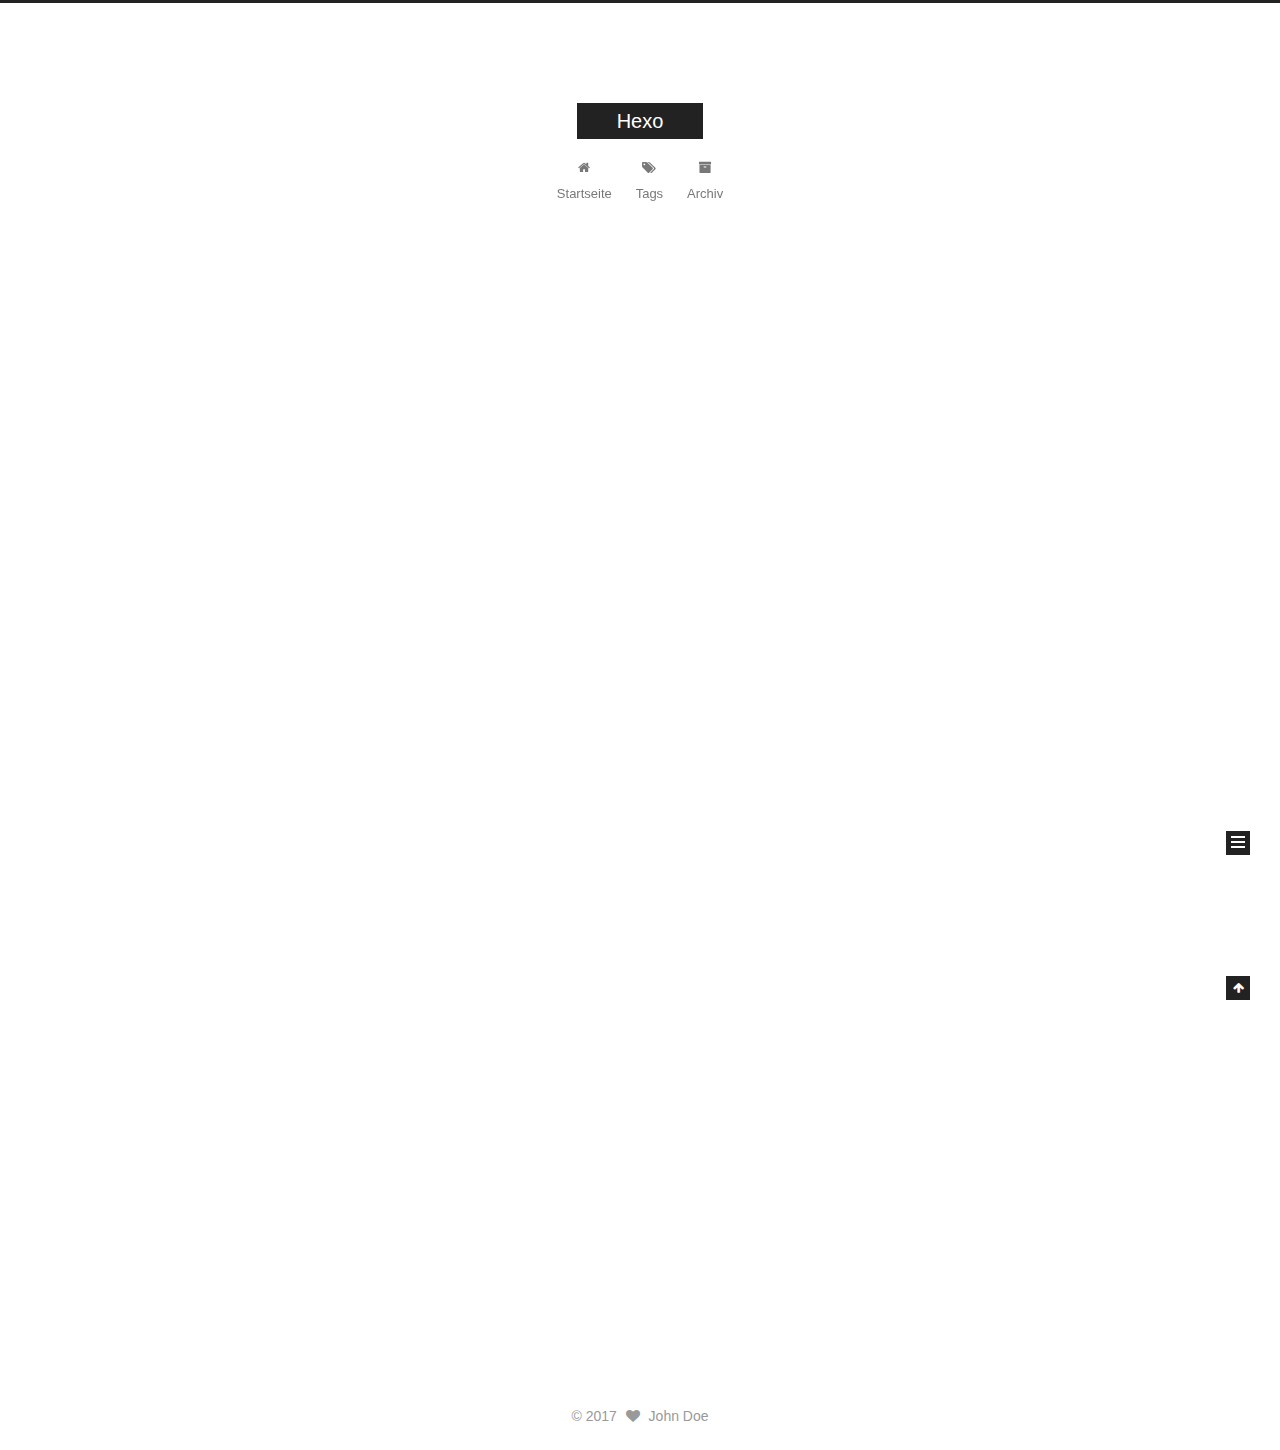
==== commit 30596fb5: "theme change" ====
--- a/index.html
+++ b/index.html
@@ -1,89 +1,325 @@
 <!DOCTYPE html>
-<html>
+
+
+
+  
+
+
+<html class="theme-next muse use-motion" lang="">
 <head>
-  <meta charset="utf-8">
-  
-  <title>Hexo</title>
-  <meta name="viewport" content="width=device-width, initial-scale=1, maximum-scale=1">
-  <meta property="og:type" content="website">
+  <meta charset="UTF-8"/>
+<meta http-equiv="X-UA-Compatible" content="IE=edge" />
+<meta name="viewport" content="width=device-width, initial-scale=1, maximum-scale=1"/>
+<meta name="theme-color" content="#222">
+
+
+
+
+
+
+
+
+
+<meta http-equiv="Cache-Control" content="no-transform" />
+<meta http-equiv="Cache-Control" content="no-siteapp" />
+
+
+
+
+
+
+
+
+
+
+
+
+
+
+
+
+  
+  
+  <link href="/lib/fancybox/source/jquery.fancybox.css?v=2.1.5" rel="stylesheet" type="text/css" />
+
+
+
+
+
+
+
+<link href="/lib/font-awesome/css/font-awesome.min.css?v=4.6.2" rel="stylesheet" type="text/css" />
+
+<link href="/css/main.css?v=5.1.3" rel="stylesheet" type="text/css" />
+
+
+  <link rel="apple-touch-icon" sizes="180x180" href="/images/apple-touch-icon-next.png?v=5.1.3">
+
+
+  <link rel="icon" type="image/png" sizes="32x32" href="/images/favicon-32x32-next.png?v=5.1.3">
+
+
+  <link rel="icon" type="image/png" sizes="16x16" href="/images/favicon-16x16-next.png?v=5.1.3">
+
+
+  <link rel="mask-icon" href="/images/logo.svg?v=5.1.3" color="#222">
+
+
+
+
+
+  <meta name="keywords" content="Hexo, NexT" />
+
+
+
+
+
+
+
+
+
+
+<meta property="og:type" content="website">
 <meta property="og:title" content="Hexo">
 <meta property="og:url" content="http://yoursite.com/index.html">
 <meta property="og:site_name" content="Hexo">
 <meta name="twitter:card" content="summary">
 <meta name="twitter:title" content="Hexo">
-  
-    <link rel="alternate" href="/atom.xml" title="Hexo" type="application/atom+xml">
-  
-  
-    <link rel="icon" href="/favicon.png">
-  
-  
-    <link href="//fonts.googleapis.com/css?family=Source+Code+Pro" rel="stylesheet" type="text/css">
-  
-  <link rel="stylesheet" href="/css/style.css">
-  
+
+
+
+<script type="text/javascript" id="hexo.configurations">
+  var NexT = window.NexT || {};
+  var CONFIG = {
+    root: '/',
+    scheme: 'Muse',
+    version: '5.1.3',
+    sidebar: {"position":"left","display":"post","offset":12,"b2t":false,"scrollpercent":false,"onmobile":false},
+    fancybox: true,
+    tabs: true,
+    motion: {"enable":true,"async":false,"transition":{"post_block":"fadeIn","post_header":"slideDownIn","post_body":"slideDownIn","coll_header":"slideLeftIn","sidebar":"slideUpIn"}},
+    duoshuo: {
+      userId: '0',
+      author: 'Author'
+    },
+    algolia: {
+      applicationID: '',
+      apiKey: '',
+      indexName: '',
+      hits: {"per_page":10},
+      labels: {"input_placeholder":"Search for Posts","hits_empty":"We didn't find any results for the search: ${query}","hits_stats":"${hits} results found in ${time} ms"}
+    }
+  };
+</script>
+
+
+
+  <link rel="canonical" href="http://yoursite.com/"/>
+
+
+
+
+
+  <title>Hexo</title>
+  
+
+
+
+
+
+  <script type="text/javascript">
+    var _hmt = _hmt || [];
+    (function() {
+      var hm = document.createElement("script");
+      hm.src = "https://hm.baidu.com/hm.js?48eb22caaf0708d46712fbba73fcfd8a";
+      var s = document.getElementsByTagName("script")[0];
+      s.parentNode.insertBefore(hm, s);
+    })();
+  </script>
+
+
+
 
 </head>
 
-<body>
-  <div id="container">
-    <div id="wrap">
-      <header id="header">
-  <div id="banner"></div>
-  <div id="header-outer" class="outer">
-    <div id="header-title" class="inner">
-      <h1 id="logo-wrap">
-        <a href="/" id="logo">Hexo</a>
-      </h1>
-      
+<body itemscope itemtype="http://schema.org/WebPage" lang="">
+
+  
+  
+    
+  
+
+  <div class="container sidebar-position-left 
+  page-home">
+    <div class="headband"></div>
+
+    <header id="header" class="header" itemscope itemtype="http://schema.org/WPHeader">
+      <div class="header-inner"><div class="site-brand-wrapper">
+  <div class="site-meta ">
+    
+
+    <div class="custom-logo-site-title">
+      <a href="/"  class="brand" rel="start">
+        <span class="logo-line-before"><i></i></span>
+        <span class="site-title">Hexo</span>
+        <span class="logo-line-after"><i></i></span>
+      </a>
     </div>
-    <div id="header-inner" class="inner">
-      <nav id="main-nav">
-        <a id="main-nav-toggle" class="nav-icon"></a>
-        
-          <a class="main-nav-link" href="/">Home</a>
-        
-          <a class="main-nav-link" href="/archives">Archives</a>
-        
-      </nav>
-      <nav id="sub-nav">
-        
-          <a id="nav-rss-link" class="nav-icon" href="/atom.xml" title="RSS Feed"></a>
-        
-        <a id="nav-search-btn" class="nav-icon" title="Søk"></a>
-      </nav>
-      <div id="search-form-wrap">
-        <form action="//google.com/search" method="get" accept-charset="UTF-8" class="search-form"><input type="search" name="q" class="search-form-input" placeholder="Search"><button type="submit" class="search-form-submit">&#xF002;</button><input type="hidden" name="sitesearch" value="http://yoursite.com"></form>
-      </div>
-    </div>
+      
+        <p class="site-subtitle"></p>
+      
   </div>
-</header>
-      <div class="outer">
-        <section id="main">
-  
-    <article id="post-hello-world" class="article article-type-post" itemscope itemprop="blogPost">
-  <div class="article-meta">
-    <a href="/2017/10/16/hello-world/" class="article-date">
-  <time datetime="2017-10-16T04:10:26.839Z" itemprop="datePublished">2017-10-16</time>
-</a>
-    
+
+  <div class="site-nav-toggle">
+    <button>
+      <span class="btn-bar"></span>
+      <span class="btn-bar"></span>
+      <span class="btn-bar"></span>
+    </button>
   </div>
-  <div class="article-inner">
-    
-    
-      <header class="article-header">
-        
-  
-    <h1 itemprop="name">
-      <a class="article-title" href="/2017/10/16/hello-world/">Hello World</a>
-    </h1>
-  
-
+</div>
+
+<nav class="site-nav">
+  
+
+  
+    <ul id="menu" class="menu">
+      
+        
+        <li class="menu-item menu-item-home">
+          <a href="/" rel="section">
+            
+              <i class="menu-item-icon fa fa-fw fa-home"></i> <br />
+            
+            Startseite
+          </a>
+        </li>
+      
+        
+        <li class="menu-item menu-item-tags">
+          <a href="/tags/" rel="section">
+            
+              <i class="menu-item-icon fa fa-fw fa-tags"></i> <br />
+            
+            Tags
+          </a>
+        </li>
+      
+        
+        <li class="menu-item menu-item-archives">
+          <a href="/archives/" rel="section">
+            
+              <i class="menu-item-icon fa fa-fw fa-archive"></i> <br />
+            
+            Archiv
+          </a>
+        </li>
+      
+
+      
+    </ul>
+  
+
+  
+</nav>
+
+
+
+ </div>
+    </header>
+
+    <main id="main" class="main">
+      <div class="main-inner">
+        <div class="content-wrap">
+          <div id="content" class="content">
+            
+  <section id="posts" class="posts-expand">
+    
+      
+
+  
+
+  
+  
+  
+
+  <article class="post post-type-normal" itemscope itemtype="http://schema.org/Article">
+  
+  
+  
+  <div class="post-block">
+    <link itemprop="mainEntityOfPage" href="http://yoursite.com/2017/10/16/hello-world/">
+
+    <span hidden itemprop="author" itemscope itemtype="http://schema.org/Person">
+      <meta itemprop="name" content="John Doe">
+      <meta itemprop="description" content="">
+      <meta itemprop="image" content="/images/avatar.gif">
+    </span>
+
+    <span hidden itemprop="publisher" itemscope itemtype="http://schema.org/Organization">
+      <meta itemprop="name" content="Hexo">
+    </span>
+
+    
+      <header class="post-header">
+
+        
+        
+          <h1 class="post-title" itemprop="name headline">
+                
+                <a class="post-title-link" href="/2017/10/16/hello-world/" itemprop="url">Hello World</a></h1>
+        
+
+        <div class="post-meta">
+          <span class="post-time">
+            
+              <span class="post-meta-item-icon">
+                <i class="fa fa-calendar-o"></i>
+              </span>
+              
+                <span class="post-meta-item-text">Veröffentlicht am</span>
+              
+              <time title="Post created" itemprop="dateCreated datePublished" datetime="2017-10-16T12:10:26+08:00">
+                2017-10-16
+              </time>
+            
+
+            
+
+            
+          </span>
+
+          
+
+          
+            
+          
+
+          
+          
+
+          
+
+          
+
+          
+
+        </div>
       </header>
     
-    <div class="article-entry" itemprop="articleBody">
-      
-        <p>Welcome to <a href="https://hexo.io/" target="_blank" rel="external">Hexo</a>! This is your very first post. Check <a href="https://hexo.io/docs/" target="_blank" rel="external">documentation</a> for more info. If you get any problems when using Hexo, you can find the answer in <a href="https://hexo.io/docs/troubleshooting.html" target="_blank" rel="external">troubleshooting</a> or you can ask me on <a href="https://github.com/hexojs/hexo/issues" target="_blank" rel="external">GitHub</a>.</p>
+
+    
+    
+    
+    <div class="post-body" itemprop="articleBody">
+
+      
+      
+
+      
+        
+          
+            <p>Welcome to <a href="https://hexo.io/" target="_blank" rel="external">Hexo</a>! This is your very first post. Check <a href="https://hexo.io/docs/" target="_blank" rel="external">documentation</a> for more info. If you get any problems when using Hexo, you can find the answer in <a href="https://hexo.io/docs/troubleshooting.html" target="_blank" rel="external">troubleshooting</a> or you can ask me on <a href="https://github.com/hexojs/hexo/issues" target="_blank" rel="external">GitHub</a>.</p>
 <h2 id="Quick-Start"><a href="#Quick-Start" class="headerlink" title="Quick Start"></a>Quick Start</h2><h3 id="Create-a-new-post"><a href="#Create-a-new-post" class="headerlink" title="Create a new post"></a>Create a new post</h3><figure class="highlight bash"><table><tr><td class="gutter"><pre><div class="line">1</div></pre></td><td class="code"><pre><div class="line">$ hexo new <span class="string">"My New Post"</span></div></pre></td></tr></table></figure>
 <p>More info: <a href="https://hexo.io/docs/writing.html" target="_blank" rel="external">Writing</a></p>
 <h3 id="Run-server"><a href="#Run-server" class="headerlink" title="Run server"></a>Run server</h3><figure class="highlight bash"><table><tr><td class="gutter"><pre><div class="line">1</div></pre></td><td class="code"><pre><div class="line">$ hexo server</div></pre></td></tr></table></figure>
@@ -92,89 +328,303 @@
 <p>More info: <a href="https://hexo.io/docs/generating.html" target="_blank" rel="external">Generating</a></p>
 <h3 id="Deploy-to-remote-sites"><a href="#Deploy-to-remote-sites" class="headerlink" title="Deploy to remote sites"></a>Deploy to remote sites</h3><figure class="highlight bash"><table><tr><td class="gutter"><pre><div class="line">1</div></pre></td><td class="code"><pre><div class="line">$ hexo deploy</div></pre></td></tr></table></figure>
 <p>More info: <a href="https://hexo.io/docs/deployment.html" target="_blank" rel="external">Deployment</a></p>
-
+<p>test</p>
+
+          
+        
       
     </div>
-    <footer class="article-footer">
-      <a data-url="http://yoursite.com/2017/10/16/hello-world/" data-id="cj8tpccjs0000h4qv13r7uciw" class="article-share-link">Share</a>
-      
+    
+    
+    
+
+    
+
+    
+
+    
+
+    <footer class="post-footer">
+      
+
+      
+
+      
+
+      
+      
+        <div class="post-eof"></div>
       
     </footer>
   </div>
   
-</article>
-
-
-  
-
-</section>
-        
-          <aside id="sidebar">
-  
-    
-
-  
-    
-
-  
-    
-  
-    
-  <div class="widget-wrap">
-    <h3 class="widget-title">Arkiv</h3>
-    <div class="widget">
-      <ul class="archive-list"><li class="archive-list-item"><a class="archive-list-link" href="/archives/2017/10/">October 2017</a></li></ul>
+  
+  
+  </article>
+
+
+    
+  </section>
+
+  
+
+
+          </div>
+          
+
+
+          
+
+        </div>
+        
+          
+  
+  <div class="sidebar-toggle">
+    <div class="sidebar-toggle-line-wrap">
+      <span class="sidebar-toggle-line sidebar-toggle-line-first"></span>
+      <span class="sidebar-toggle-line sidebar-toggle-line-middle"></span>
+      <span class="sidebar-toggle-line sidebar-toggle-line-last"></span>
     </div>
   </div>
 
-
-  
-    
-  <div class="widget-wrap">
-    <h3 class="widget-title">Siste innlegg</h3>
-    <div class="widget">
-      <ul>
-        
-          <li>
-            <a href="/2017/10/16/hello-world/">Hello World</a>
-          </li>
-        
-      </ul>
+  <aside id="sidebar" class="sidebar">
+    
+    <div class="sidebar-inner">
+
+      
+
+      
+
+      <section class="site-overview-wrap sidebar-panel sidebar-panel-active">
+        <div class="site-overview">
+          <div class="site-author motion-element" itemprop="author" itemscope itemtype="http://schema.org/Person">
+            
+              <p class="site-author-name" itemprop="name">John Doe</p>
+              <p class="site-description motion-element" itemprop="description"></p>
+          </div>
+
+          <nav class="site-state motion-element">
+
+            
+              <div class="site-state-item site-state-posts">
+              
+                <a href="/archives/">
+              
+                  <span class="site-state-item-count">1</span>
+                  <span class="site-state-item-name">Artikel</span>
+                </a>
+              </div>
+            
+
+            
+
+            
+
+          </nav>
+
+          
+
+          <div class="links-of-author motion-element">
+            
+          </div>
+
+          
+          
+
+          
+          
+
+          
+
+        </div>
+      </section>
+
+      
+
+      
+
     </div>
+  </aside>
+
+
+        
+      </div>
+    </main>
+
+    <footer id="footer" class="footer">
+      <div class="footer-inner">
+        <div class="copyright">&copy; <span itemprop="copyrightYear">2017</span>
+  <span class="with-love">
+    <i class="fa fa-heart"></i>
+  </span>
+  <span class="author" itemprop="copyrightHolder">John Doe</span>
+
+  
+</div>
+
+
+
+
+
+
+
+
+
+        
+
+
+
+
+
+
+
+        
+      </div>
+    </footer>
+
+    
+      <div class="back-to-top">
+        <i class="fa fa-arrow-up"></i>
+        
+      </div>
+    
+
+    
+
   </div>
 
   
-</aside>
-        
-      </div>
-      <footer id="footer">
-  
-  <div class="outer">
-    <div id="footer-info" class="inner">
-      &copy; 2017 John Doe<br>
-      Powered by <a href="http://hexo.io/" target="_blank">Hexo</a>
-    </div>
-  </div>
-</footer>
-    </div>
-    <nav id="mobile-nav">
-  
-    <a href="/" class="mobile-nav-link">Home</a>
-  
-    <a href="/archives" class="mobile-nav-link">Archives</a>
-  
-</nav>
-    
-
-<script src="//ajax.googleapis.com/ajax/libs/jquery/2.0.3/jquery.min.js"></script>
-
-
-  <link rel="stylesheet" href="/fancybox/jquery.fancybox.css">
-  <script src="/fancybox/jquery.fancybox.pack.js"></script>
-
-
-<script src="/js/script.js"></script>
-
-  </div>
+
+<script type="text/javascript">
+  if (Object.prototype.toString.call(window.Promise) !== '[object Function]') {
+    window.Promise = null;
+  }
+</script>
+
+
+
+
+
+
+
+
+
+  
+
+
+
+
+
+
+
+
+
+
+
+
+  
+  
+    <script type="text/javascript" src="/lib/jquery/index.js?v=2.1.3"></script>
+  
+
+  
+  
+    <script type="text/javascript" src="/lib/fastclick/lib/fastclick.min.js?v=1.0.6"></script>
+  
+
+  
+  
+    <script type="text/javascript" src="/lib/jquery_lazyload/jquery.lazyload.js?v=1.9.7"></script>
+  
+
+  
+  
+    <script type="text/javascript" src="/lib/velocity/velocity.min.js?v=1.2.1"></script>
+  
+
+  
+  
+    <script type="text/javascript" src="/lib/velocity/velocity.ui.min.js?v=1.2.1"></script>
+  
+
+  
+  
+    <script type="text/javascript" src="/lib/fancybox/source/jquery.fancybox.pack.js?v=2.1.5"></script>
+  
+
+
+  
+
+
+  <script type="text/javascript" src="/js/src/utils.js?v=5.1.3"></script>
+
+  <script type="text/javascript" src="/js/src/motion.js?v=5.1.3"></script>
+
+
+
+  
+  
+
+  
+
+  
+
+
+  <script type="text/javascript" src="/js/src/bootstrap.js?v=5.1.3"></script>
+
+
+
+  
+
+
+  
+
+
+
+
+	
+
+
+
+
+
+  
+
+
+
+
+
+  
+
+
+
+
+
+
+
+
+
+
+
+
+  
+
+
+
+
+
+  
+
+  
+
+  
+  
+
+  
+
+  
+
+  
+
 </body>
-</html>+</html>
--- a/css/main.css
+++ b/css/main.css
@@ -0,0 +1,2661 @@
+/* normalize.css v3.0.2 | MIT License | git.io/normalize */
+html {
+  font-family: sans-serif; /* 1 */
+  -ms-text-size-adjust: 100%; /* 2 */
+  -webkit-text-size-adjust: 100%; /* 2 */
+}
+body {
+  margin: 0;
+}
+article,
+aside,
+details,
+figcaption,
+figure,
+footer,
+header,
+hgroup,
+main,
+menu,
+nav,
+section,
+summary {
+  display: block;
+}
+audio,
+canvas,
+progress,
+video {
+  display: inline-block; /* 1 */
+  vertical-align: baseline; /* 2 */
+}
+audio:not([controls]) {
+  display: none;
+  height: 0;
+}
+[hidden],
+template {
+  display: none;
+}
+a {
+  background-color: transparent;
+}
+a:active,
+a:hover {
+  outline: 0;
+}
+abbr[title] {
+  border-bottom: 1px dotted;
+}
+b,
+strong {
+  font-weight: bold;
+}
+dfn {
+  font-style: italic;
+}
+h1 {
+  font-size: 2em;
+  margin: 0.67em 0;
+}
+mark {
+  background: #ff0;
+  color: #000;
+}
+small {
+  font-size: 80%;
+}
+sub,
+sup {
+  font-size: 75%;
+  line-height: 0;
+  position: relative;
+  vertical-align: baseline;
+}
+sup {
+  top: -0.5em;
+}
+sub {
+  bottom: -0.25em;
+}
+img {
+  border: 0;
+}
+svg:not(:root) {
+  overflow: hidden;
+}
+figure {
+  margin: 1em 40px;
+}
+hr {
+  -moz-box-sizing: content-box;
+  box-sizing: content-box;
+  height: 0;
+}
+pre {
+  overflow: auto;
+}
+code,
+kbd,
+pre,
+samp {
+  font-family: monospace, monospace;
+  font-size: 1em;
+}
+button,
+input,
+optgroup,
+select,
+textarea {
+  color: inherit; /* 1 */
+  font: inherit; /* 2 */
+  margin: 0; /* 3 */
+}
+button {
+  overflow: visible;
+}
+button,
+select {
+  text-transform: none;
+}
+button,
+html input[type="button"],
+input[type="reset"],
+input[type="submit"] {
+  -webkit-appearance: button; /* 2 */
+  cursor: pointer; /* 3 */
+}
+button[disabled],
+html input[disabled] {
+  cursor: default;
+}
+button::-moz-focus-inner,
+input::-moz-focus-inner {
+  border: 0;
+  padding: 0;
+}
+input {
+  line-height: normal;
+}
+input[type="checkbox"],
+input[type="radio"] {
+  box-sizing: border-box; /* 1 */
+  padding: 0; /* 2 */
+}
+input[type="number"]::-webkit-inner-spin-button,
+input[type="number"]::-webkit-outer-spin-button {
+  height: auto;
+}
+input[type="search"] {
+  -webkit-appearance: textfield; /* 1 */
+  -moz-box-sizing: content-box;
+  -webkit-box-sizing: content-box; /* 2 */
+  box-sizing: content-box;
+}
+input[type="search"]::-webkit-search-cancel-button,
+input[type="search"]::-webkit-search-decoration {
+  -webkit-appearance: none;
+}
+fieldset {
+  border: 1px solid #c0c0c0;
+  margin: 0 2px;
+  padding: 0.35em 0.625em 0.75em;
+}
+legend {
+  border: 0; /* 1 */
+  padding: 0; /* 2 */
+}
+textarea {
+  overflow: auto;
+}
+optgroup {
+  font-weight: bold;
+}
+table {
+  border-collapse: collapse;
+  border-spacing: 0;
+}
+td,
+th {
+  padding: 0;
+}
+::selection {
+  background: #262a30;
+  color: #fff;
+}
+body {
+  position: relative;
+  font-family: 'Lato', "PingFang SC", "Microsoft YaHei", sans-serif;
+  font-size: 14px;
+  line-height: 2;
+  color: #555;
+  background: #fff;
+}
+@media (max-width: 767px) {
+  body {
+    padding-right: 0 !important;
+  }
+}
+@media (min-width: 768px) and (max-width: 991px) {
+  body {
+    padding-right: 0 !important;
+  }
+}
+@media (min-width: 1600px) {
+  body {
+    font-size: 16px;
+  }
+}
+h1,
+h2,
+h3,
+h4,
+h5,
+h6 {
+  margin: 0;
+  padding: 0;
+  font-weight: bold;
+  line-height: 1.5;
+  font-family: 'Lato', "PingFang SC", "Microsoft YaHei", sans-serif;
+}
+h2,
+h3,
+h4,
+h5,
+h6 {
+  margin: 20px 0 15px;
+}
+h1 {
+  font-size: 22px;
+}
+@media (max-width: 767px) {
+  h1 {
+    font-size: 18px;
+  }
+}
+h2 {
+  font-size: 20px;
+}
+@media (max-width: 767px) {
+  h2 {
+    font-size: 16px;
+  }
+}
+h3 {
+  font-size: 18px;
+}
+@media (max-width: 767px) {
+  h3 {
+    font-size: 14px;
+  }
+}
+h4 {
+  font-size: 16px;
+}
+@media (max-width: 767px) {
+  h4 {
+    font-size: 12px;
+  }
+}
+h5 {
+  font-size: 14px;
+}
+@media (max-width: 767px) {
+  h5 {
+    font-size: 10px;
+  }
+}
+h6 {
+  font-size: 12px;
+}
+@media (max-width: 767px) {
+  h6 {
+    font-size: 8px;
+  }
+}
+p {
+  margin: 0 0 20px 0;
+}
+a {
+  color: #555;
+  text-decoration: none;
+  outline: none;
+  border-bottom: 1px solid #999;
+  word-wrap: break-word;
+}
+a:hover {
+  color: #222;
+  border-bottom-color: #222;
+}
+blockquote {
+  margin: 0;
+  padding: 0;
+}
+img {
+  display: block;
+  margin: auto;
+  max-width: 100%;
+  height: auto;
+}
+hr {
+  margin: 40px 0;
+  height: 3px;
+  border: none;
+  background-color: #ddd;
+  background-image: repeating-linear-gradient(-45deg, #fff, #fff 4px, transparent 4px, transparent 8px);
+}
+blockquote {
+  padding: 0 15px;
+  color: #666;
+  border-left: 4px solid #ddd;
+}
+blockquote cite::before {
+  content: "-";
+  padding: 0 5px;
+}
+dt {
+  font-weight: 700;
+}
+dd {
+  margin: 0;
+  padding: 0;
+}
+kbd {
+  border: 1px solid #ccc;
+  border-radius: 0.2em;
+  box-shadow: 0.1em 0.1em 0.2em rgba(0,0,0,0.1);
+  background-color: #f9f9f9;
+  font-family: inherit;
+  background-image: -webkit-linear-gradient(top, #eee, #fff, #eee);
+  padding: 0.1em 0.3em;
+  white-space: nowrap;
+}
+.text-left {
+  text-align: left;
+}
+.text-center {
+  text-align: center;
+}
+.text-right {
+  text-align: right;
+}
+.text-justify {
+  text-align: justify;
+}
+.text-nowrap {
+  white-space: nowrap;
+}
+.text-lowercase {
+  text-transform: lowercase;
+}
+.text-uppercase {
+  text-transform: uppercase;
+}
+.text-capitalize {
+  text-transform: capitalize;
+}
+.center-block {
+  display: block;
+  margin-left: auto;
+  margin-right: auto;
+}
+.clearfix:before,
+.clearfix:after {
+  content: " ";
+  display: table;
+}
+.clearfix:after {
+  clear: both;
+}
+.pullquote {
+  width: 45%;
+}
+.pullquote.left {
+  float: left;
+  margin-left: 5px;
+  margin-right: 10px;
+}
+.pullquote.right {
+  float: right;
+  margin-left: 10px;
+  margin-right: 5px;
+}
+.affix.affix.affix {
+  position: fixed;
+}
+.translation {
+  margin-top: -20px;
+  font-size: 14px;
+  color: #999;
+}
+.scrollbar-measure {
+  width: 100px;
+  height: 100px;
+  overflow: scroll;
+  position: absolute;
+  top: -9999px;
+}
+.use-motion .motion-element {
+  opacity: 0;
+}
+table {
+  margin: 20px 0;
+  width: 100%;
+  border-collapse: collapse;
+  border-spacing: 0;
+  border: 1px solid #ddd;
+  font-size: 14px;
+  table-layout: fixed;
+  word-wrap: break-all;
+}
+table>tbody>tr:nth-of-type(odd) {
+  background-color: #f9f9f9;
+}
+table>tbody>tr:hover {
+  background-color: #f5f5f5;
+}
+caption,
+th,
+td {
+  padding: 8px;
+  text-align: left;
+  vertical-align: middle;
+  font-weight: normal;
+}
+th,
+td {
+  border-bottom: 3px solid #ddd;
+  border-right: 1px solid #eee;
+}
+th {
+  padding-bottom: 10px;
+  font-weight: 700;
+}
+td {
+  border-bottom-width: 1px;
+}
+html,
+body {
+  height: 100%;
+}
+.container {
+  position: relative;
+  min-height: 100%;
+}
+.header-inner {
+  margin: 0 auto;
+  padding: 100px 0 70px;
+  width: 700px;
+}
+@media (min-width: 1600px) {
+  .container .header-inner {
+    width: 900px;
+  }
+}
+.main {
+  padding-bottom: 150px;
+}
+.main-inner {
+  margin: 0 auto;
+  width: 700px;
+}
+@media (min-width: 1600px) {
+  .container .main-inner {
+    width: 900px;
+  }
+}
+.footer {
+  position: absolute;
+  left: 0;
+  bottom: 0;
+  width: 100%;
+  min-height: 50px;
+}
+.footer-inner {
+  box-sizing: border-box;
+  margin: 20px auto;
+  width: 700px;
+}
+@media (min-width: 1600px) {
+  .container .footer-inner {
+    width: 900px;
+  }
+}
+pre,
+.highlight {
+  overflow: auto;
+  margin: 20px 0;
+  padding: 0;
+  font-size: 13px;
+  color: #4d4d4c;
+  background: #f7f7f7;
+  line-height: 1.6;
+}
+pre,
+code {
+  font-family: consolas, Menlo, "PingFang SC", "Microsoft YaHei", monospace;
+}
+code {
+  padding: 2px 4px;
+  word-wrap: break-word;
+  color: #555;
+  background: #eee;
+  border-radius: 3px;
+  font-size: 13px;
+}
+pre {
+  padding: 10px;
+}
+pre code {
+  padding: 0;
+  color: #4d4d4c;
+  background: none;
+  text-shadow: none;
+}
+.highlight {
+  border-radius: 1px;
+}
+.highlight pre {
+  border: none;
+  margin: 0;
+  padding: 10px 0;
+}
+.highlight table {
+  margin: 0;
+  width: auto;
+  border: none;
+}
+.highlight td {
+  border: none;
+  padding: 0;
+}
+.highlight figcaption {
+  font-size: 1em;
+  color: #4d4d4c;
+  line-height: 1em;
+  margin-bottom: 1em;
+}
+.highlight figcaption:before,
+.highlight figcaption:after {
+  content: " ";
+  display: table;
+}
+.highlight figcaption:after {
+  clear: both;
+}
+.highlight figcaption a {
+  float: right;
+  color: #4d4d4c;
+}
+.highlight figcaption a:hover {
+  border-bottom-color: #4d4d4c;
+}
+.highlight .gutter pre {
+  padding-left: 10px;
+  padding-right: 10px;
+  color: #869194;
+  text-align: right;
+  background-color: #eff2f3;
+}
+.highlight .code pre {
+  width: 100%;
+  padding-left: 10px;
+  padding-right: 10px;
+  background-color: #f7f7f7;
+}
+.highlight .line {
+  height: 20px;
+}
+.gutter {
+  -webkit-user-select: none;
+  -moz-user-select: none;
+  -ms-user-select: none;
+  user-select: none;
+}
+.gist table {
+  width: auto;
+}
+.gist table td {
+  border: none;
+}
+pre .deletion {
+  background: #fdd;
+}
+pre .addition {
+  background: #dfd;
+}
+pre .meta {
+  color: #8959a8;
+}
+pre .comment {
+  color: #8e908c;
+}
+pre .variable,
+pre .attribute,
+pre .tag,
+pre .regexp,
+pre .ruby .constant,
+pre .xml .tag .title,
+pre .xml .pi,
+pre .xml .doctype,
+pre .html .doctype,
+pre .css .id,
+pre .css .class,
+pre .css .pseudo {
+  color: #c82829;
+}
+pre .number,
+pre .preprocessor,
+pre .built_in,
+pre .literal,
+pre .params,
+pre .constant,
+pre .command {
+  color: #f5871f;
+}
+pre .ruby .class .title,
+pre .css .rules .attribute,
+pre .string,
+pre .value,
+pre .inheritance,
+pre .header,
+pre .ruby .symbol,
+pre .xml .cdata,
+pre .special,
+pre .number,
+pre .formula {
+  color: #718c00;
+}
+pre .title,
+pre .css .hexcolor {
+  color: #3e999f;
+}
+pre .function,
+pre .python .decorator,
+pre .python .title,
+pre .ruby .function .title,
+pre .ruby .title .keyword,
+pre .perl .sub,
+pre .javascript .title,
+pre .coffeescript .title {
+  color: #4271ae;
+}
+pre .keyword,
+pre .javascript .function {
+  color: #8959a8;
+}
+.full-image.full-image.full-image {
+  border: none;
+  max-width: 100%;
+  width: auto;
+  margin: 20px auto;
+}
+@media (min-width: 992px) {
+  .full-image.full-image.full-image {
+    max-width: none;
+    width: 110%;
+    margin: 25px -5%;
+  }
+}
+.blockquote-center,
+.page-home .post-type-quote blockquote,
+.page-post-detail .post-type-quote blockquote {
+  position: relative;
+  margin: 40px 0;
+  padding: 0;
+  border-left: none;
+  text-align: center;
+}
+.blockquote-center::before,
+.page-home .post-type-quote blockquote::before,
+.page-post-detail .post-type-quote blockquote::before,
+.blockquote-center::after,
+.page-home .post-type-quote blockquote::after,
+.page-post-detail .post-type-quote blockquote::after {
+  position: absolute;
+  content: ' ';
+  display: block;
+  width: 100%;
+  height: 24px;
+  opacity: 0.2;
+  background-repeat: no-repeat;
+  background-position: 0 -6px;
+  background-size: 22px 22px;
+}
+.blockquote-center::before,
+.page-home .post-type-quote blockquote::before,
+.page-post-detail .post-type-quote blockquote::before {
+  top: -20px;
+  background-image: url("../images/quote-l.svg");
+  border-top: 1px solid #ccc;
+}
+.blockquote-center::after,
+.page-home .post-type-quote blockquote::after,
+.page-post-detail .post-type-quote blockquote::after {
+  bottom: -20px;
+  background-image: url("../images/quote-r.svg");
+  border-bottom: 1px solid #ccc;
+  background-position: 100% 8px;
+}
+.blockquote-center p,
+.page-home .post-type-quote blockquote p,
+.page-post-detail .post-type-quote blockquote p,
+.blockquote-center div,
+.page-home .post-type-quote blockquote div,
+.page-post-detail .post-type-quote blockquote div {
+  text-align: center;
+}
+.post .post-body .group-picture img {
+  box-sizing: border-box;
+  padding: 0 3px;
+  border: none;
+}
+.post .group-picture-row {
+  overflow: hidden;
+  margin-top: 6px;
+}
+.post .group-picture-row:first-child {
+  margin-top: 0;
+}
+.post .group-picture-column {
+  float: left;
+}
+.page-post-detail .post-body .group-picture-column {
+  float: none;
+  margin-top: 10px;
+  width: auto !important;
+}
+.page-post-detail .post-body .group-picture-column img {
+  margin: 0 auto;
+}
+.page-archive .group-picture-container {
+  overflow: hidden;
+}
+.page-archive .group-picture-row {
+  float: left;
+}
+.page-archive .group-picture-row:first-child {
+  margin-top: 6px;
+}
+.page-archive .group-picture-column {
+  max-width: 150px;
+  max-height: 150px;
+}
+.post-body .note {
+  position: relative;
+  padding: 15px;
+  margin-bottom: 20px;
+  border: 1px solid #eee;
+  border-left-width: 5px;
+  border-radius: 3px;
+}
+.post-body .note h2,
+.post-body .note h3,
+.post-body .note h4,
+.post-body .note h5,
+.post-body .note h6 {
+  margin-top: 0;
+  margin-bottom: 0;
+  border-bottom: initial;
+  padding-top: 0 !important;
+}
+.post-body .note p:first-child,
+.post-body .note ul:first-child,
+.post-body .note ol:first-child,
+.post-body .note table:first-child,
+.post-body .note pre:first-child,
+.post-body .note blockquote:first-child {
+  margin-top: 0;
+}
+.post-body .note p:last-child,
+.post-body .note ul:last-child,
+.post-body .note ol:last-child,
+.post-body .note table:last-child,
+.post-body .note pre:last-child,
+.post-body .note blockquote:last-child {
+  margin-bottom: 0;
+}
+.post-body .note.default {
+  border-left-color: #777;
+}
+.post-body .note.default h2,
+.post-body .note.default h3,
+.post-body .note.default h4,
+.post-body .note.default h5,
+.post-body .note.default h6 {
+  color: #777;
+}
+.post-body .note.primary {
+  border-left-color: #6f42c1;
+}
+.post-body .note.primary h2,
+.post-body .note.primary h3,
+.post-body .note.primary h4,
+.post-body .note.primary h5,
+.post-body .note.primary h6 {
+  color: #6f42c1;
+}
+.post-body .note.info {
+  border-left-color: #428bca;
+}
+.post-body .note.info h2,
+.post-body .note.info h3,
+.post-body .note.info h4,
+.post-body .note.info h5,
+.post-body .note.info h6 {
+  color: #428bca;
+}
+.post-body .note.success {
+  border-left-color: #5cb85c;
+}
+.post-body .note.success h2,
+.post-body .note.success h3,
+.post-body .note.success h4,
+.post-body .note.success h5,
+.post-body .note.success h6 {
+  color: #5cb85c;
+}
+.post-body .note.warning {
+  border-left-color: #f0ad4e;
+}
+.post-body .note.warning h2,
+.post-body .note.warning h3,
+.post-body .note.warning h4,
+.post-body .note.warning h5,
+.post-body .note.warning h6 {
+  color: #f0ad4e;
+}
+.post-body .note.danger {
+  border-left-color: #d9534f;
+}
+.post-body .note.danger h2,
+.post-body .note.danger h3,
+.post-body .note.danger h4,
+.post-body .note.danger h5,
+.post-body .note.danger h6 {
+  color: #d9534f;
+}
+.post-body .label {
+  display: inline;
+  padding: 0 2px;
+  white-space: nowrap;
+}
+.post-body .label.default {
+  background-color: #f0f0f0;
+}
+.post-body .label.primary {
+  background-color: #efe6f7;
+}
+.post-body .label.info {
+  background-color: #e5f2f8;
+}
+.post-body .label.success {
+  background-color: #e7f4e9;
+}
+.post-body .label.warning {
+  background-color: #fcf6e1;
+}
+.post-body .label.danger {
+  background-color: #fae8eb;
+}
+.post-body .tabs {
+  position: relative;
+  display: block;
+  margin-bottom: 20px;
+  padding-top: 10px;
+}
+.post-body .tabs ul.nav-tabs {
+  margin: 0;
+  padding: 0;
+  display: flex;
+  margin-bottom: -1px;
+}
+@media (max-width: 413px) {
+  .post-body .tabs ul.nav-tabs {
+    display: block;
+    margin-bottom: 5px;
+  }
+}
+.post-body .tabs ul.nav-tabs li.tab {
+  list-style-type: none !important;
+  margin: 0 0.25em 0 0;
+  border-top: 3px solid transparent;
+  border-left: 1px solid transparent;
+  border-right: 1px solid transparent;
+}
+@media (max-width: 413px) {
+  .post-body .tabs ul.nav-tabs li.tab {
+    margin: initial;
+    border-top: 1px solid transparent;
+    border-left: 3px solid transparent;
+    border-right: 1px solid transparent;
+    border-bottom: 1px solid transparent;
+  }
+}
+.post-body .tabs ul.nav-tabs li.tab a {
+  outline: 0;
+  border-bottom: initial;
+  display: block;
+  line-height: 1.8em;
+  padding: 0.25em 0.75em;
+  transition-duration: 0.2s;
+  transition-timing-function: ease-out;
+  transition-delay: 0s;
+}
+.post-body .tabs ul.nav-tabs li.tab a i {
+  width: 1.285714285714286em;
+}
+.post-body .tabs ul.nav-tabs li.tab.active {
+  border-top: 3px solid #fc6423;
+  border-left: 1px solid #ddd;
+  border-right: 1px solid #ddd;
+  background-color: #fff;
+}
+@media (max-width: 413px) {
+  .post-body .tabs ul.nav-tabs li.tab.active {
+    border-top: 1px solid #ddd;
+    border-left: 3px solid #fc6423;
+    border-right: 1px solid #ddd;
+    border-bottom: 1px solid #ddd;
+  }
+}
+.post-body .tabs ul.nav-tabs li.tab.active a {
+  cursor: default;
+  color: #555;
+}
+.post-body .tabs .tab-content {
+  background-color: #fff;
+}
+.post-body .tabs .tab-content .tab-pane {
+  border: 1px solid #ddd;
+  padding: 20px 20px 0 20px;
+}
+.post-body .tabs .tab-content .tab-pane:not(.active) {
+  display: none !important;
+}
+.post-body .tabs .tab-content .tab-pane.active {
+  display: block !important;
+}
+.btn {
+  display: inline-block;
+  padding: 0 20px;
+  font-size: 14px;
+  color: #fff;
+  background: #222;
+  border: 2px solid #222;
+  text-decoration: none;
+  border-radius: 0;
+  transition-property: background-color;
+  transition-duration: 0.2s;
+  transition-timing-function: ease-in-out;
+  transition-delay: 0s;
+  line-height: 2;
+}
+.btn:hover {
+  border-color: #222;
+  color: #222;
+  background: #fff;
+}
+.btn +.btn {
+  margin: 0 0 8px 8px;
+}
+.btn .fa-fw {
+  width: 1.285714285714286em;
+  text-align: left;
+}
+.btn-bar {
+  display: block;
+  width: 22px;
+  height: 2px;
+  background: #555;
+  border-radius: 1px;
+}
+.btn-bar+.btn-bar {
+  margin-top: 4px;
+}
+.pagination {
+  margin: 120px 0 40px;
+  text-align: center;
+  border-top: 1px solid #eee;
+}
+.page-number-basic,
+.pagination .prev,
+.pagination .next,
+.pagination .page-number,
+.pagination .space {
+  display: inline-block;
+  position: relative;
+  top: -1px;
+  margin: 0 10px;
+  padding: 0 11px;
+}
+@media (max-width: 767px) {
+  .page-number-basic,
+  .pagination .prev,
+  .pagination .next,
+  .pagination .page-number,
+  .pagination .space {
+    margin: 0 5px;
+  }
+}
+.pagination .prev,
+.pagination .next,
+.pagination .page-number {
+  border-bottom: 0;
+  border-top: 1px solid #eee;
+  transition-property: border-color;
+  transition-duration: 0.2s;
+  transition-timing-function: ease-in-out;
+  transition-delay: 0s;
+}
+.pagination .prev:hover,
+.pagination .next:hover,
+.pagination .page-number:hover {
+  border-top-color: #222;
+}
+.pagination .space {
+  padding: 0;
+  margin: 0;
+}
+.pagination .prev {
+  margin-left: 0;
+}
+.pagination .next {
+  margin-right: 0;
+}
+.pagination .page-number.current {
+  color: #fff;
+  background: #ccc;
+  border-top-color: #ccc;
+}
+@media (max-width: 767px) {
+  .pagination {
+    border-top: none;
+  }
+  .pagination .prev,
+  .pagination .next,
+  .pagination .page-number {
+    margin-bottom: 10px;
+    border-top: 0;
+    border-bottom: 1px solid #eee;
+    padding: 0 10px;
+  }
+  .pagination .prev:hover,
+  .pagination .next:hover,
+  .pagination .page-number:hover {
+    border-bottom-color: #222;
+  }
+}
+.comments {
+  margin: 60px 20px 0;
+}
+.tag-cloud {
+  text-align: center;
+}
+.tag-cloud a {
+  display: inline-block;
+  margin: 10px;
+}
+.back-to-top {
+  box-sizing: border-box;
+  position: fixed;
+  bottom: -100px;
+  right: 30px;
+  z-index: 1050;
+  padding: 0 6px;
+  width: 24px;
+  background: #222;
+  font-size: 12px;
+  opacity: 1;
+  color: #fff;
+  cursor: pointer;
+  text-align: center;
+  -webkit-transform: translateZ(0);
+  transition-property: bottom;
+  transition-duration: 0.2s;
+  transition-timing-function: ease-in-out;
+  transition-delay: 0s;
+}
+@media (min-width: 768px) and (max-width: 991px) {
+  .back-to-top {
+    display: none !important;
+  }
+}
+@media (max-width: 767px) {
+  .back-to-top {
+    display: none !important;
+  }
+}
+.back-to-top.back-to-top-on {
+  bottom: 19px;
+}
+.header {
+  background: transparent;
+}
+.header-inner {
+  position: relative;
+}
+.headband {
+  height: 3px;
+  background: #222;
+}
+.site-meta {
+  margin: 0;
+  text-align: center;
+}
+@media (max-width: 767px) {
+  .site-meta {
+    text-align: center;
+  }
+}
+.brand {
+  position: relative;
+  display: inline-block;
+  padding: 0 40px;
+  color: #fff;
+  background: #222;
+  border-bottom: none;
+}
+.brand:hover {
+  color: #fff;
+}
+.logo {
+  display: inline-block;
+  margin-right: 5px;
+  line-height: 36px;
+  vertical-align: top;
+}
+.site-title {
+  display: inline-block;
+  vertical-align: top;
+  line-height: 36px;
+  font-size: 20px;
+  font-weight: normal;
+  font-family: 'Lato', "PingFang SC", "Microsoft YaHei", sans-serif;
+}
+.site-subtitle {
+  margin-top: 10px;
+  font-size: 13px;
+  color: #999;
+}
+.use-motion .brand {
+  opacity: 0;
+}
+.use-motion .logo,
+.use-motion .site-title,
+.use-motion .site-subtitle {
+  opacity: 0;
+  position: relative;
+  top: -10px;
+}
+.site-nav-toggle {
+  display: none;
+  position: absolute;
+  top: 10px;
+  left: 10px;
+}
+@media (max-width: 767px) {
+  .site-nav-toggle {
+    display: block;
+  }
+}
+.site-nav-toggle button {
+  margin-top: 2px;
+  padding: 9px 10px;
+  background: transparent;
+  border: none;
+}
+@media (max-width: 767px) {
+  .site-nav {
+    display: none;
+    margin: 0 -10px;
+    padding: 0 10px;
+    clear: both;
+    border-top: 1px solid #ddd;
+  }
+}
+@media (min-width: 768px) and (max-width: 991px) {
+  .site-nav {
+    display: block !important;
+  }
+}
+@media (min-width: 992px) {
+  .site-nav {
+    display: block !important;
+  }
+}
+.menu {
+  margin-top: 20px;
+  padding-left: 0;
+  text-align: center;
+}
+.menu .menu-item {
+  display: inline-block;
+  margin: 0 10px;
+  list-style: none;
+}
+@media screen and (max-width: 767px) {
+  .menu .menu-item {
+    margin-top: 10px;
+  }
+}
+.menu .menu-item a {
+  display: block;
+  font-size: 13px;
+  line-height: inherit;
+  border-bottom: 1px solid transparent;
+  transition-property: border-color;
+  transition-duration: 0.2s;
+  transition-timing-function: ease-in-out;
+  transition-delay: 0s;
+}
+.menu .menu-item a:hover {
+  border-bottom-color: #222;
+}
+.menu .menu-item .fa {
+  margin-right: 5px;
+}
+.use-motion .menu-item {
+  opacity: 0;
+}
+.post-body {
+  font-family: 'Lato', "PingFang SC", "Microsoft YaHei", sans-serif;
+}
+@media (max-width: 767px) {
+  .post-body {
+    word-break: break-word;
+  }
+}
+.post-body .fancybox img {
+  display: block !important;
+  margin: 0 auto;
+  cursor: pointer;
+  cursor: zoom-in;
+  cursor: -webkit-zoom-in;
+}
+.post-body .image-caption,
+.post-body .figure .caption {
+  margin: -20px auto 15px;
+  text-align: center;
+  font-size: 14px;
+  color: #999;
+  font-weight: bold;
+  line-height: 1;
+}
+.post-sticky-flag {
+  display: inline-block;
+  font-size: 16px;
+  -ms-transform: rotate(30deg);
+  -webkit-transform: rotate(30deg);
+  -moz-transform: rotate(30deg);
+  -ms-transform: rotate(30deg);
+  -o-transform: rotate(30deg);
+  transform: rotate(30deg);
+}
+.use-motion .post-block,
+.use-motion .pagination,
+.use-motion .comments {
+  opacity: 0;
+}
+.use-motion .post-header {
+  opacity: 0;
+}
+.use-motion .post-body {
+  opacity: 0;
+}
+.use-motion .collection-title {
+  opacity: 0;
+}
+.posts-expand {
+  padding-top: 40px;
+}
+@media (max-width: 767px) {
+  .posts-expand {
+    margin: 0 20px;
+  }
+  .post-body pre .gutter pre {
+    padding-right: 10px;
+  }
+  .post-body .highlight {
+    margin-left: 0px;
+    margin-right: 0px;
+    padding: 0;
+  }
+  .post-body .highlight .gutter pre {
+    padding-right: 10px;
+  }
+}
+@media (min-width: 992px) {
+  .posts-expand .post-body {
+    text-align: justify;
+  }
+}
+.posts-expand .post-body h2,
+.posts-expand .post-body h3,
+.posts-expand .post-body h4,
+.posts-expand .post-body h5,
+.posts-expand .post-body h6 {
+  padding-top: 10px;
+}
+.posts-expand .post-body h2 .header-anchor,
+.posts-expand .post-body h3 .header-anchor,
+.posts-expand .post-body h4 .header-anchor,
+.posts-expand .post-body h5 .header-anchor,
+.posts-expand .post-body h6 .header-anchor {
+  float: right;
+  margin-left: 10px;
+  color: #ccc;
+  border-bottom-style: none;
+  visibility: hidden;
+}
+.posts-expand .post-body h2 .header-anchor:hover,
+.posts-expand .post-body h3 .header-anchor:hover,
+.posts-expand .post-body h4 .header-anchor:hover,
+.posts-expand .post-body h5 .header-anchor:hover,
+.posts-expand .post-body h6 .header-anchor:hover {
+  color: inherit;
+}
+.posts-expand .post-body h2:hover .header-anchor,
+.posts-expand .post-body h3:hover .header-anchor,
+.posts-expand .post-body h4:hover .header-anchor,
+.posts-expand .post-body h5:hover .header-anchor,
+.posts-expand .post-body h6:hover .header-anchor {
+  visibility: visible;
+}
+.posts-expand .post-body ul li {
+  list-style: circle;
+}
+.posts-expand .post-body img {
+  box-sizing: border-box;
+  margin: auto;
+  padding: 3px;
+  border: 1px solid #ddd;
+}
+.posts-expand .post-body .fancybox img {
+  margin: 0 auto 25px;
+}
+@media (max-width: 767px) {
+  .posts-collapse {
+    margin: 0 20px;
+  }
+  .posts-collapse .post-title,
+  .posts-collapse .post-meta {
+    display: block;
+    width: auto;
+    text-align: left;
+  }
+}
+.posts-collapse {
+  position: relative;
+  z-index: 1010;
+  margin-left: 55px;
+}
+.posts-collapse::after {
+  content: " ";
+  position: absolute;
+  top: 20px;
+  left: 0;
+  margin-left: -2px;
+  width: 4px;
+  height: 100%;
+  background: #f5f5f5;
+  z-index: -1;
+}
+@media (max-width: 767px) {
+  .posts-collapse {
+    margin: 0 20px;
+  }
+}
+.posts-collapse .collection-title {
+  position: relative;
+  margin: 60px 0;
+}
+.posts-collapse .collection-title h1,
+.posts-collapse .collection-title h2 {
+  margin-left: 20px;
+}
+.posts-collapse .collection-title small {
+  color: #bbb;
+  margin-left: 5px;
+}
+.posts-collapse .collection-title::before {
+  content: " ";
+  position: absolute;
+  left: 0;
+  top: 50%;
+  margin-left: -4px;
+  margin-top: -4px;
+  width: 8px;
+  height: 8px;
+  background: #bbb;
+  border-radius: 50%;
+}
+.posts-collapse .post {
+  margin: 30px 0;
+}
+.posts-collapse .post-header {
+  position: relative;
+  transition-duration: 0.2s;
+  transition-timing-function: ease-in-out;
+  transition-delay: 0s;
+  transition-property: border;
+  border-bottom: 1px dashed #ccc;
+}
+.posts-collapse .post-header::before {
+  content: " ";
+  position: absolute;
+  left: 0;
+  top: 12px;
+  width: 6px;
+  height: 6px;
+  margin-left: -4px;
+  background: #bbb;
+  border-radius: 50%;
+  border: 1px solid #fff;
+  transition-duration: 0.2s;
+  transition-timing-function: ease-in-out;
+  transition-delay: 0s;
+  transition-property: background;
+}
+.posts-collapse .post-header:hover {
+  border-bottom-color: #666;
+}
+.posts-collapse .post-header:hover::before {
+  background: #222;
+}
+.posts-collapse .post-meta {
+  position: absolute;
+  font-size: 12px;
+  left: 20px;
+  top: 5px;
+}
+.posts-collapse .post-comments-count {
+  display: none;
+}
+.posts-collapse .post-title {
+  margin-left: 60px;
+  font-size: 16px;
+  font-weight: normal;
+  line-height: inherit;
+}
+.posts-collapse .post-title::after {
+  margin-left: 3px;
+  opacity: 0.6;
+}
+.posts-collapse .post-title a {
+  color: #666;
+  border-bottom: none;
+}
+.page-home .post-type-quote .post-header,
+.page-post-detail .post-type-quote .post-header,
+.page-home .post-type-quote .post-tags,
+.page-post-detail .post-type-quote .post-tags {
+  display: none;
+}
+.posts-expand .post-title {
+  text-align: center;
+  word-break: break-word;
+  font-weight: 400;
+}
+.posts-expand .post-title-link {
+  display: inline-block;
+  position: relative;
+  color: #555;
+  border-bottom: none;
+  line-height: 1.2;
+  vertical-align: top;
+}
+.posts-expand .post-title-link::before {
+  content: "";
+  position: absolute;
+  width: 100%;
+  height: 2px;
+  bottom: 0;
+  left: 0;
+  background-color: #000;
+  visibility: hidden;
+  -webkit-transform: scaleX(0);
+  -moz-transform: scaleX(0);
+  -ms-transform: scaleX(0);
+  -o-transform: scaleX(0);
+  transform: scaleX(0);
+  transition-duration: 0.2s;
+  transition-timing-function: ease-in-out;
+  transition-delay: 0s;
+}
+.posts-expand .post-title-link:hover::before {
+  visibility: visible;
+  -webkit-transform: scaleX(1);
+  -moz-transform: scaleX(1);
+  -ms-transform: scaleX(1);
+  -o-transform: scaleX(1);
+  transform: scaleX(1);
+}
+.posts-expand .post-title-link .fa {
+  font-size: 16px;
+}
+.posts-expand .post-meta {
+  margin: 3px 0 60px 0;
+  color: #999;
+  font-family: 'Lato', "PingFang SC", "Microsoft YaHei", sans-serif;
+  font-size: 12px;
+  text-align: center;
+}
+.posts-expand .post-meta .post-category-list {
+  display: inline-block;
+  margin: 0;
+  padding: 3px;
+}
+.posts-expand .post-meta .post-category-list-link {
+  color: #999;
+}
+.posts-expand .post-meta .post-description {
+  font-size: 14px;
+  margin-top: 2px;
+}
+.post-meta-divider {
+  margin: 0 0.5em;
+}
+.post-meta-item-icon {
+  margin-right: 3px;
+}
+@media (min-width: 768px) and (max-width: 991px) {
+  .post-meta-item-icon {
+    display: inline-block;
+  }
+}
+@media (max-width: 767px) {
+  .post-meta-item-icon {
+    display: inline-block;
+  }
+}
+@media (min-width: 768px) and (max-width: 991px) {
+  .post-meta-item-text {
+    display: none;
+  }
+}
+@media (max-width: 767px) {
+  .post-meta-item-text {
+    display: none;
+  }
+}
+@media (max-width: 767px) {
+  .posts-expand .post-comments-count {
+    display: none;
+  }
+}
+.post-button {
+  margin-top: 40px;
+}
+.posts-expand .post-tags {
+  margin-top: 40px;
+  text-align: center;
+}
+.posts-expand .post-tags a {
+  display: inline-block;
+  margin-right: 10px;
+  font-size: 13px;
+}
+.post-nav {
+  display: table;
+  margin-top: 15px;
+  width: 100%;
+  border-top: 1px solid #eee;
+}
+.post-nav-divider {
+  display: table-cell;
+  width: 10%;
+}
+.post-nav-item {
+  display: table-cell;
+  padding: 10px 0 0 0;
+  width: 45%;
+  vertical-align: top;
+}
+.post-nav-item a {
+  position: relative;
+  display: block;
+  line-height: 25px;
+  font-size: 14px;
+  color: #555;
+  border-bottom: none;
+}
+.post-nav-item a:hover {
+  color: #222;
+  border-bottom: none;
+}
+.post-nav-item a:active {
+  top: 2px;
+}
+.post-nav-item .fa {
+  position: absolute;
+  top: 8px;
+  left: 0;
+  font-size: 12px;
+}
+.post-nav-next a {
+  padding-left: 15px;
+}
+.post-nav-prev {
+  text-align: right;
+}
+.post-nav-prev a {
+  padding-right: 15px;
+}
+.post-nav-prev .fa {
+  right: 0;
+  left: auto;
+}
+.posts-expand .post-eof {
+  display: block;
+  margin: 80px auto 60px;
+  width: 8%;
+  height: 1px;
+  background: #ccc;
+  text-align: center;
+}
+.post:last-child .post-eof.post-eof.post-eof {
+  display: none;
+}
+.post-gallery {
+  display: table;
+  table-layout: fixed;
+  width: 100%;
+  border-collapse: separate;
+}
+.post-gallery-row {
+  display: table-row;
+}
+.post-gallery .post-gallery-img {
+  display: table-cell;
+  text-align: center;
+  vertical-align: middle;
+  border: none;
+}
+.post-gallery .post-gallery-img img {
+  max-width: 100%;
+  max-height: 100%;
+  border: none;
+}
+.fancybox-close,
+.fancybox-close:hover {
+  border: none;
+}
+.rtl.post-body p,
+.rtl.post-body a,
+.rtl.post-body h1,
+.rtl.post-body h2,
+.rtl.post-body h3,
+.rtl.post-body h4,
+.rtl.post-body h5,
+.rtl.post-body h6,
+.rtl.post-body li,
+.rtl.post-body ul,
+.rtl.post-body ol {
+  direction: rtl;
+  font-family: UKIJ Ekran;
+}
+.rtl.post-title {
+  font-family: UKIJ Ekran;
+}
+.sidebar {
+  position: fixed;
+  right: 0;
+  top: 0;
+  bottom: 0;
+  width: 0;
+  z-index: 1040;
+  box-shadow: inset 0 2px 6px #000;
+  background: #222;
+  -webkit-transform: translateZ(0);
+}
+.sidebar a {
+  color: #999;
+  border-bottom-color: #555;
+}
+.sidebar a:hover {
+  color: #eee;
+}
+@media (min-width: 768px) and (max-width: 991px) {
+  .sidebar {
+    display: none !important;
+  }
+}
+@media (max-width: 767px) {
+  .sidebar {
+    display: none !important;
+  }
+}
+.sidebar-inner {
+  position: relative;
+  padding: 20px 10px;
+  color: #999;
+  text-align: center;
+}
+.site-overview-wrap {
+  overflow: hidden;
+}
+.site-overview {
+  overflow-y: auto;
+  overflow-x: hidden;
+}
+.sidebar-toggle {
+  position: fixed;
+  right: 30px;
+  bottom: 45px;
+  width: 14px;
+  height: 14px;
+  padding: 5px;
+  background: #222;
+  line-height: 0;
+  z-index: 1050;
+  cursor: pointer;
+  -webkit-transform: translateZ(0);
+}
+@media (min-width: 768px) and (max-width: 991px) {
+  .sidebar-toggle {
+    display: none !important;
+  }
+}
+@media (max-width: 767px) {
+  .sidebar-toggle {
+    display: none !important;
+  }
+}
+.sidebar-toggle-line {
+  position: relative;
+  display: inline-block;
+  vertical-align: top;
+  height: 2px;
+  width: 100%;
+  background: #fff;
+  margin-top: 3px;
+}
+.sidebar-toggle-line:first-child {
+  margin-top: 0;
+}
+.site-author-image {
+  display: block;
+  margin: 0 auto;
+  padding: 2px;
+  max-width: 96px;
+  height: auto;
+  border: 2px solid #333;
+}
+.site-author-name {
+  margin: 5px 0 0;
+  text-align: center;
+  color: #f5f5f5;
+  font-weight: normal;
+}
+.site-description {
+  margin-top: 5px;
+  text-align: center;
+  font-size: 14px;
+  color: #999;
+}
+.site-state {
+  overflow: hidden;
+  line-height: 1.4;
+  white-space: nowrap;
+  text-align: center;
+}
+.site-state-item {
+  display: inline-block;
+  padding: 0 15px;
+  border-left: 1px solid #333;
+}
+.site-state-item:first-child {
+  border-left: none;
+}
+.site-state-item a {
+  border-bottom: none;
+}
+.site-state-item-count {
+  display: block;
+  text-align: center;
+  color: inherit;
+  font-weight: 600;
+  font-size: 18px;
+}
+.site-state-item-name {
+  font-size: 13px;
+  color: inherit;
+}
+.feed-link {
+  margin-top: 20px;
+}
+.feed-link a {
+  display: inline-block;
+  padding: 0 15px;
+  color: #fc6423;
+  border: 1px solid #fc6423;
+  border-radius: 4px;
+}
+.feed-link a i {
+  color: #fc6423;
+  font-size: 14px;
+}
+.feed-link a:hover {
+  color: #fff;
+  background: #fc6423;
+}
+.feed-link a:hover i {
+  color: #fff;
+}
+.links-of-author {
+  margin-top: 20px;
+}
+.links-of-author a {
+  display: inline-block;
+  vertical-align: middle;
+  margin-right: 10px;
+  margin-bottom: 10px;
+  border-bottom-color: #555;
+  font-size: 13px;
+}
+.links-of-author a:before {
+  display: inline-block;
+  vertical-align: middle;
+  margin-right: 3px;
+  content: " ";
+  width: 4px;
+  height: 4px;
+  border-radius: 50%;
+  background: #8ff;
+}
+.links-of-blogroll {
+  font-size: 13px;
+}
+.links-of-blogroll-title {
+  margin-top: 20px;
+  font-size: 14px;
+  font-weight: 600;
+}
+.links-of-blogroll-list {
+  margin: 0;
+  padding: 0;
+  list-style: none;
+}
+.links-of-blogroll-item {
+  padding: 2px 10px;
+}
+.links-of-blogroll-item a {
+  max-width: 280px;
+  box-sizing: border-box;
+  display: inline-block;
+  overflow: hidden;
+  white-space: nowrap;
+  text-overflow: ellipsis;
+}
+.sidebar-nav {
+  margin: 0 0 20px;
+  padding-left: 0;
+}
+.sidebar-nav li {
+  display: inline-block;
+  cursor: pointer;
+  border-bottom: 1px solid transparent;
+  font-size: 14px;
+  color: #555;
+}
+.sidebar-nav li:hover {
+  color: #f5f5f5;
+}
+.page-post-detail .sidebar-nav-toc {
+  padding: 0 5px;
+}
+.page-post-detail .sidebar-nav-overview {
+  margin-left: 10px;
+}
+.sidebar-nav .sidebar-nav-active {
+  color: #87daff;
+  border-bottom-color: #87daff;
+}
+.sidebar-nav .sidebar-nav-active:hover {
+  color: #87daff;
+}
+.sidebar-panel {
+  display: none;
+}
+.sidebar-panel-active {
+  display: block;
+}
+.post-toc-empty {
+  font-size: 14px;
+  color: #666;
+}
+.post-toc-wrap {
+  overflow: hidden;
+}
+.post-toc {
+  overflow: auto;
+}
+.post-toc ol {
+  margin: 0;
+  padding: 0 2px 5px 10px;
+  text-align: left;
+  list-style: none;
+  font-size: 14px;
+}
+.post-toc ol > ol {
+  padding-left: 0;
+}
+.post-toc ol a {
+  transition-duration: 0.2s;
+  transition-timing-function: ease-in-out;
+  transition-delay: 0s;
+  transition-property: all;
+  color: #999;
+  border-bottom-color: #555;
+}
+.post-toc ol a:hover {
+  color: #ccc;
+  border-bottom-color: #ccc;
+}
+.post-toc .nav-item {
+  overflow: hidden;
+  text-overflow: ellipsis;
+  white-space: nowrap;
+  line-height: 1.8;
+}
+.post-toc .nav .nav-child {
+  display: none;
+}
+.post-toc .nav .active > .nav-child {
+  display: block;
+}
+.post-toc .nav .active-current > .nav-child {
+  display: block;
+}
+.post-toc .nav .active-current > .nav-child > .nav-item {
+  display: block;
+}
+.post-toc .nav .active > a {
+  color: #87daff;
+  border-bottom-color: #87daff;
+}
+.post-toc .nav .active-current > a {
+  color: #87daff;
+}
+.post-toc .nav .active-current > a:hover {
+  color: #87daff;
+}
+.footer {
+  font-size: 14px;
+  color: #999;
+}
+.footer img {
+  border: none;
+}
+.footer-inner {
+  text-align: center;
+}
+.with-love {
+  display: inline-block;
+  margin: 0 5px;
+}
+.powered-by,
+.theme-info {
+  display: inline-block;
+}
+.cc-license {
+  margin-top: 10px;
+  text-align: center;
+}
+.cc-license .cc-opacity {
+  opacity: 0.7;
+  border-bottom: none;
+}
+.cc-license .cc-opacity:hover {
+  opacity: 0.9;
+}
+.cc-license img {
+  display: inline-block;
+}
+.theme-next #ds-thread #ds-reset {
+  color: #555;
+}
+.theme-next #ds-thread #ds-reset .ds-replybox {
+  margin-bottom: 30px;
+}
+.theme-next #ds-thread #ds-reset .ds-replybox .ds-avatar,
+.theme-next #ds-reset .ds-avatar img {
+  box-shadow: none;
+}
+.theme-next #ds-thread #ds-reset .ds-textarea-wrapper {
+  border-color: #c7d4e1;
+  background: none;
+  border-top-right-radius: 3px;
+  border-top-left-radius: 3px;
+}
+.theme-next #ds-thread #ds-reset .ds-textarea-wrapper textarea {
+  height: 60px;
+}
+.theme-next #ds-reset .ds-rounded-top {
+  border-radius: 0;
+}
+.theme-next #ds-thread #ds-reset .ds-post-toolbar {
+  box-sizing: border-box;
+  border: 1px solid #c7d4e1;
+  background: #f6f8fa;
+}
+.theme-next #ds-thread #ds-reset .ds-post-options {
+  height: 40px;
+  border: none;
+  background: none;
+}
+.theme-next #ds-thread #ds-reset .ds-toolbar-buttons {
+  top: 11px;
+}
+.theme-next #ds-thread #ds-reset .ds-sync {
+  top: 5px;
+}
+.theme-next #ds-thread #ds-reset .ds-post-button {
+  top: 4px;
+  right: 5px;
+  width: 90px;
+  height: 30px;
+  border: 1px solid #c5ced7;
+  border-radius: 3px;
+  background-image: linear-gradient(#fbfbfc, #f5f7f9);
+  color: #60676d;
+}
+.theme-next #ds-thread #ds-reset .ds-post-button:hover {
+  background-position: 0 -30px;
+  color: #60676d;
+}
+.theme-next #ds-thread #ds-reset .ds-comments-info {
+  padding: 10px 0;
+}
+.theme-next #ds-thread #ds-reset .ds-sort {
+  display: none;
+}
+.theme-next #ds-thread #ds-reset li.ds-tab a.ds-current {
+  border: none;
+  background: #f6f8fa;
+  color: #60676d;
+}
+.theme-next #ds-thread #ds-reset li.ds-tab a.ds-current:hover {
+  background-color: #e9f0f7;
+  color: #60676d;
+}
+.theme-next #ds-thread #ds-reset li.ds-tab a {
+  border-radius: 2px;
+  padding: 5px;
+}
+.theme-next #ds-thread #ds-reset .ds-login-buttons p {
+  color: #999;
+  line-height: 36px;
+}
+.theme-next #ds-thread #ds-reset .ds-login-buttons .ds-service-list li {
+  height: 28px;
+}
+.theme-next #ds-thread #ds-reset .ds-service-list a {
+  background: none;
+  padding: 5px;
+  border: 1px solid;
+  border-radius: 3px;
+  text-align: center;
+}
+.theme-next #ds-thread #ds-reset .ds-service-list a:hover {
+  color: #fff;
+  background: #666;
+}
+.theme-next #ds-thread #ds-reset .ds-service-list .ds-weibo {
+  color: #fc9b00;
+  border-color: #fc9b00;
+}
+.theme-next #ds-thread #ds-reset .ds-service-list .ds-weibo:hover {
+  background: #fc9b00;
+}
+.theme-next #ds-thread #ds-reset .ds-service-list .ds-qq {
+  color: #60a3ec;
+  border-color: #60a3ec;
+}
+.theme-next #ds-thread #ds-reset .ds-service-list .ds-qq:hover {
+  background: #60a3ec;
+}
+.theme-next #ds-thread #ds-reset .ds-service-list .ds-renren {
+  color: #2e7ac4;
+  border-color: #2e7ac4;
+}
+.theme-next #ds-thread #ds-reset .ds-service-list .ds-renren:hover {
+  background: #2e7ac4;
+}
+.theme-next #ds-thread #ds-reset .ds-service-list .ds-douban {
+  color: #37994c;
+  border-color: #37994c;
+}
+.theme-next #ds-thread #ds-reset .ds-service-list .ds-douban:hover {
+  background: #37994c;
+}
+.theme-next #ds-thread #ds-reset .ds-service-list .ds-kaixin {
+  color: #fef20d;
+  border-color: #fef20d;
+}
+.theme-next #ds-thread #ds-reset .ds-service-list .ds-kaixin:hover {
+  background: #fef20d;
+}
+.theme-next #ds-thread #ds-reset .ds-service-list .ds-netease {
+  color: #f00;
+  border-color: #f00;
+}
+.theme-next #ds-thread #ds-reset .ds-service-list .ds-netease:hover {
+  background: #f00;
+}
+.theme-next #ds-thread #ds-reset .ds-service-list .ds-sohu {
+  color: #ffcb05;
+  border-color: #ffcb05;
+}
+.theme-next #ds-thread #ds-reset .ds-service-list .ds-sohu:hover {
+  background: #ffcb05;
+}
+.theme-next #ds-thread #ds-reset .ds-service-list .ds-baidu {
+  color: #2831e0;
+  border-color: #2831e0;
+}
+.theme-next #ds-thread #ds-reset .ds-service-list .ds-baidu:hover {
+  background: #2831e0;
+}
+.theme-next #ds-thread #ds-reset .ds-service-list .ds-google {
+  color: #166bec;
+  border-color: #166bec;
+}
+.theme-next #ds-thread #ds-reset .ds-service-list .ds-google:hover {
+  background: #166bec;
+}
+.theme-next #ds-thread #ds-reset .ds-service-list .ds-weixin {
+  color: #00ce0d;
+  border-color: #00ce0d;
+}
+.theme-next #ds-thread #ds-reset .ds-service-list .ds-weixin:hover {
+  background: #00ce0d;
+}
+.theme-next #ds-thread #ds-reset .ds-service-list .ds-more-services {
+  border: none;
+}
+.theme-next #ds-thread #ds-reset .ds-service-list .ds-more-services:hover {
+  background: none;
+}
+.theme-next #ds-reset .duoshuo-ua-admin {
+  display: inline-block;
+  color: #f00;
+}
+.theme-next #ds-reset .duoshuo-ua-platform,
+.theme-next #ds-reset .duoshuo-ua-browser {
+  color: #ccc;
+}
+.theme-next #ds-reset .duoshuo-ua-platform .fa,
+.theme-next #ds-reset .duoshuo-ua-browser .fa {
+  display: inline-block;
+  margin-right: 3px;
+}
+.theme-next #ds-reset .duoshuo-ua-separator {
+  display: inline-block;
+  margin-left: 5px;
+}
+.theme-next .this_ua {
+  background-color: #ccc !important;
+  border-radius: 4px;
+  padding: 0 5px !important;
+  margin: 1px 1px !important;
+  border: 1px solid #bbb !important;
+  color: #fff;
+  display: inline-block !important;
+}
+.theme-next .this_ua.admin {
+  background-color: #d9534f !important;
+  border-color: #d9534f !important;
+}
+.theme-next .this_ua.platform.iOS,
+.theme-next .this_ua.platform.Mac,
+.theme-next .this_ua.platform.Windows {
+  background-color: #39b3d7 !important;
+  border-color: #46b8da !important;
+}
+.theme-next .this_ua.platform.Linux {
+  background-color: #3a3a3a !important;
+  border-color: #1f1f1f !important;
+}
+.theme-next .this_ua.platform.Android {
+  background-color: #00c47d !important;
+  border-color: #01b171 !important;
+}
+.theme-next .this_ua.browser.Mobile,
+.theme-next .this_ua.browser.Chrome {
+  background-color: #5cb85c !important;
+  border-color: #4cae4c !important;
+}
+.theme-next .this_ua.browser.Firefox {
+  background-color: #f0ad4e !important;
+  border-color: #eea236 !important;
+}
+.theme-next .this_ua.browser.Maxthon,
+.theme-next .this_ua.browser.IE {
+  background-color: #428bca !important;
+  border-color: #357ebd !important;
+}
+.theme-next .this_ua.browser.baidu,
+.theme-next .this_ua.browser.UCBrowser,
+.theme-next .this_ua.browser.Opera {
+  background-color: #d9534f !important;
+  border-color: #d43f3a !important;
+}
+.theme-next .this_ua.browser.Android,
+.theme-next .this_ua.browser.QQBrowser {
+  background-color: #78ace9 !important;
+  border-color: #4cae4c !important;
+}
+.post-spread {
+  margin-top: 20px;
+  text-align: center;
+}
+.jiathis_style {
+  display: inline-block;
+}
+.jiathis_style a {
+  border: none;
+}
+.fa {
+  font-family: FontAwesome !important;
+}
+.post-spread {
+  margin-top: 20px;
+  text-align: center;
+}
+.bdshare-slide-button-box a {
+  border: none;
+}
+.bdsharebuttonbox {
+  display: inline-block;
+}
+.bdsharebuttonbox a {
+  border: none;
+}
+.local-search-pop-overlay {
+  position: fixed;
+  width: 100%;
+  height: 100%;
+  top: 0;
+  left: 0;
+  z-index: 2080;
+  background-color: rgba(0,0,0,0.3);
+}
+.local-search-popup {
+  display: none;
+  position: fixed;
+  top: 10%;
+  left: 50%;
+  margin-left: -350px;
+  width: 700px;
+  height: 80%;
+  padding: 0;
+  background: #fff;
+  color: #333;
+  z-index: 9999;
+  border-radius: 5px;
+}
+@media (max-width: 767px) {
+  .local-search-popup {
+    padding: 0;
+    top: 0;
+    left: 0;
+    margin: 0;
+    width: 100%;
+    height: 100%;
+    border-radius: 0;
+  }
+}
+.local-search-popup ul.search-result-list {
+  padding: 0;
+  margin: 0 5px;
+}
+.local-search-popup p.search-result {
+  border-bottom: 1px dashed #ccc;
+  padding: 5px 0;
+}
+.local-search-popup a.search-result-title {
+  font-weight: bold;
+  font-size: 16px;
+}
+.local-search-popup .search-keyword {
+  border-bottom: 1px dashed #f00;
+  font-weight: bold;
+  color: #f00;
+}
+.local-search-popup .local-search-header {
+  padding: 5px;
+  height: 36px;
+  background: #f5f5f5;
+  border-top-left-radius: 5px;
+  border-top-right-radius: 5px;
+}
+.local-search-popup #local-search-result {
+  overflow: auto;
+  position: relative;
+  padding: 5px 25px;
+  height: calc(100% - 55px);
+}
+.local-search-popup .local-search-input-wrapper {
+  display: inline-block;
+  width: calc(100% - 90px);
+  height: 36px;
+  line-height: 36px;
+  padding: 0 5px;
+}
+.local-search-popup .local-search-input-wrapper input {
+  padding: 8px 0;
+  height: 20px;
+  display: block;
+  width: 100%;
+  outline: none;
+  border: none;
+  background: transparent;
+  vertical-align: middle;
+}
+.local-search-popup .search-icon,
+.local-search-popup .popup-btn-close {
+  display: inline-block;
+  font-size: 18px;
+  color: #999;
+  height: 36px;
+  width: 18px;
+  padding-left: 10px;
+  padding-right: 10px;
+}
+.local-search-popup .search-icon {
+  float: left;
+}
+.local-search-popup .popup-btn-close {
+  border-left: 1px solid #eee;
+  float: right;
+  cursor: pointer;
+}
+.local-search-popup #no-result {
+  position: absolute;
+  left: 50%;
+  top: 50%;
+  -webkit-transform: translate(-50%, -50%);
+  -webkit-transform: translate(-50%, -50%);
+  -moz-transform: translate(-50%, -50%);
+  -ms-transform: translate(-50%, -50%);
+  -o-transform: translate(-50%, -50%);
+  transform: translate(-50%, -50%);
+  color: #ccc;
+}
+.site-uv,
+.site-pv,
+.page-pv {
+  display: inline-block;
+}
+.site-uv .busuanzi-value,
+.site-pv .busuanzi-value,
+.page-pv .busuanzi-value {
+  margin: 0 5px;
+}
+.site-uv {
+  margin-right: 10px;
+}
+.site-uv::after {
+  content: "|";
+  padding-left: 10px;
+}
+.page-archive .archive-page-counter {
+  position: relative;
+  top: 3px;
+  left: 20px;
+}
+@media (max-width: 767px) {
+  .page-archive .archive-page-counter {
+    top: 5px;
+  }
+}
+.page-archive .posts-collapse .archive-move-on {
+  position: absolute;
+  top: 11px;
+  left: 0;
+  margin-left: -6px;
+  width: 10px;
+  height: 10px;
+  opacity: 0.5;
+  background: #555;
+  border: 1px solid #fff;
+  border-radius: 50%;
+}
+.category-all-page .category-all-title {
+  text-align: center;
+}
+.category-all-page .category-all {
+  margin-top: 20px;
+}
+.category-all-page .category-list {
+  margin: 0;
+  padding: 0;
+  list-style: none;
+}
+.category-all-page .category-list-item {
+  margin: 5px 10px;
+}
+.category-all-page .category-list-count {
+  color: #bbb;
+}
+.category-all-page .category-list-count:before {
+  display: inline;
+  content: " (";
+}
+.category-all-page .category-list-count:after {
+  display: inline;
+  content: ") ";
+}
+.category-all-page .category-list-child {
+  padding-left: 10px;
+}
+#schedule ul#event-list {
+  padding-left: 30px;
+}
+#schedule ul#event-list hr {
+  margin: 20px 0 45px 0 !important;
+  background: #222;
+}
+#schedule ul#event-list hr:after {
+  display: inline-block;
+  content: 'NOW';
+  background: #222;
+  color: #fff;
+  font-weight: bold;
+  text-align: right;
+  padding: 0 5px;
+}
+#schedule ul#event-list li.event {
+  margin: 20px 0px;
+  background: #f9f9f9;
+  padding-left: 10px;
+  min-height: 40px;
+}
+#schedule ul#event-list li.event h2.event-summary {
+  margin: 0;
+  padding-bottom: 3px;
+}
+#schedule ul#event-list li.event h2.event-summary:before {
+  display: inline-block;
+  font-family: FontAwesome;
+  font-size: 8px;
+  content: '\f111';
+  vertical-align: middle;
+  margin-right: 25px;
+  color: #bbb;
+}
+#schedule ul#event-list li.event span.event-relative-time {
+  display: inline-block;
+  font-size: 12px;
+  font-weight: 400;
+  padding-left: 12px;
+  color: #bbb;
+}
+#schedule ul#event-list li.event span.event-details {
+  display: block;
+  color: #bbb;
+  margin-left: 56px;
+  padding-top: 3px;
+  padding-bottom: 6px;
+  text-indent: -24px;
+  line-height: 18px;
+}
+#schedule ul#event-list li.event span.event-details:before {
+  text-indent: 0;
+  display: inline-block;
+  width: 14px;
+  font-family: FontAwesome;
+  text-align: center;
+  margin-right: 9px;
+  color: #bbb;
+}
+#schedule ul#event-list li.event span.event-details.event-location:before {
+  content: '\f041';
+}
+#schedule ul#event-list li.event span.event-details.event-duration:before {
+  content: '\f017';
+}
+#schedule ul#event-list li.event-past {
+  background: #fcfcfc;
+}
+#schedule ul#event-list li.event-past > * {
+  opacity: 0.6;
+}
+#schedule ul#event-list li.event-past h2.event-summary {
+  color: #bbb;
+}
+#schedule ul#event-list li.event-past h2.event-summary:before {
+  color: #dfdfdf;
+}
+#schedule ul#event-list li.event-now {
+  background: #222;
+  color: #fff;
+  padding: 15px 0 15px 10px;
+}
+#schedule ul#event-list li.event-now h2.event-summary:before {
+  -webkit-transform: scale(1.2);
+  -moz-transform: scale(1.2);
+  -ms-transform: scale(1.2);
+  -o-transform: scale(1.2);
+  transform: scale(1.2);
+  color: #fff;
+  animation: dot-flash 1s alternate infinite ease-in-out;
+}
+#schedule ul#event-list li.event-now * {
+  color: #fff !important;
+}
+@-moz-keyframes dot-flash {
+  from {
+    opacity: 1;
+    -webkit-transform: scale(1.1);
+    -moz-transform: scale(1.1);
+    -ms-transform: scale(1.1);
+    -o-transform: scale(1.1);
+    transform: scale(1.1);
+  }
+  to {
+    opacity: 0;
+    -webkit-transform: scale(1);
+    -moz-transform: scale(1);
+    -ms-transform: scale(1);
+    -o-transform: scale(1);
+    transform: scale(1);
+  }
+}
+@-webkit-keyframes dot-flash {
+  from {
+    opacity: 1;
+    -webkit-transform: scale(1.1);
+    -moz-transform: scale(1.1);
+    -ms-transform: scale(1.1);
+    -o-transform: scale(1.1);
+    transform: scale(1.1);
+  }
+  to {
+    opacity: 0;
+    -webkit-transform: scale(1);
+    -moz-transform: scale(1);
+    -ms-transform: scale(1);
+    -o-transform: scale(1);
+    transform: scale(1);
+  }
+}
+@-o-keyframes dot-flash {
+  from {
+    opacity: 1;
+    -webkit-transform: scale(1.1);
+    -moz-transform: scale(1.1);
+    -ms-transform: scale(1.1);
+    -o-transform: scale(1.1);
+    transform: scale(1.1);
+  }
+  to {
+    opacity: 0;
+    -webkit-transform: scale(1);
+    -moz-transform: scale(1);
+    -ms-transform: scale(1);
+    -o-transform: scale(1);
+    transform: scale(1);
+  }
+}
+@keyframes dot-flash {
+  from {
+    opacity: 1;
+    -webkit-transform: scale(1.1);
+    -moz-transform: scale(1.1);
+    -ms-transform: scale(1.1);
+    -o-transform: scale(1.1);
+    transform: scale(1.1);
+  }
+  to {
+    opacity: 0;
+    -webkit-transform: scale(1);
+    -moz-transform: scale(1);
+    -ms-transform: scale(1);
+    -o-transform: scale(1);
+    transform: scale(1);
+  }
+}
+.page-post-detail .sidebar-toggle-line {
+  background: #87daff;
+}
+.page-post-detail .comments {
+  overflow: hidden;
+}
+@media (max-width: 767px) {
+  .header-inner,
+  .container .main-inner,
+  .footer-inner {
+    width: auto;
+  }
+}
+embed {
+  display: block;
+  margin: 0px auto 25px auto;
+}
+.custom-logo .site-meta-headline {
+  text-align: center;
+}
+.custom-logo .brand {
+  background: none;
+}
+.custom-logo .site-title {
+  margin: 10px auto 0;
+  font-size: 24px;
+  color: #222;
+}
+.custom-logo .site-title a {
+  border: none;
+}
+.custom-logo-image {
+  margin: 0 auto;
+  padding: 5px;
+  max-width: 150px;
+  background: #fff;
+}
+@media (max-width: 767px) {
+  .site-nav {
+    position: absolute;
+    left: 0;
+    top: 52px;
+    margin: 0;
+    width: 100%;
+    padding: 0;
+    background: #fff;
+    border-bottom: 1px solid #ddd;
+    z-index: 1;
+  }
+}
+@media (max-width: 767px) {
+  .menu {
+    text-align: left;
+  }
+}
+@media (max-width: 767px) {
+  .menu .menu-item {
+    display: block;
+    margin: 0 10px;
+    vertical-align: top;
+  }
+}
+@media (max-width: 767px) {
+  .menu .menu-item br {
+    display: none;
+  }
+}
+@media (max-width: 767px) {
+  .menu .menu-item a {
+    padding: 5px 10px;
+  }
+}
+.menu .menu-item .fa {
+  margin-right: 0;
+}
+.site-search form {
+  display: none;
+}
+.links-of-blogroll-inline .links-of-blogroll-item {
+  display: inline-block;
+}
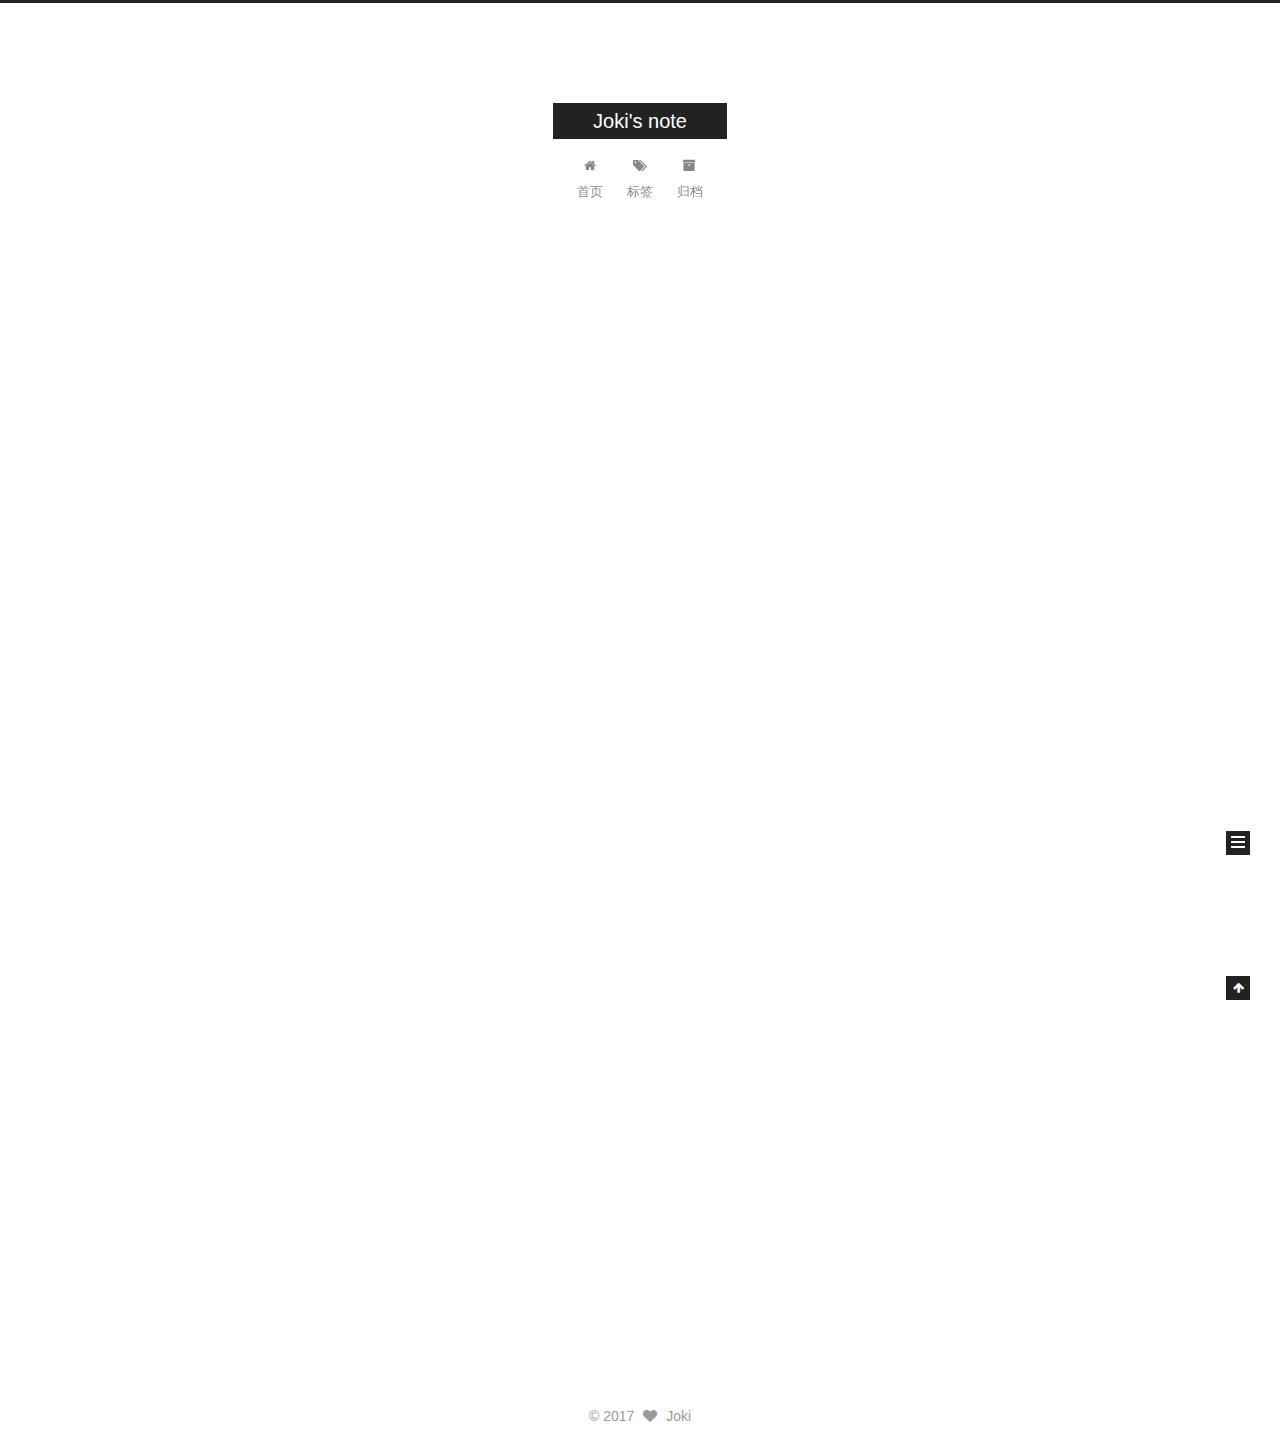
==== commit c12df49c: "title" ====
--- a/index.html
+++ b/index.html
@@ -5,7 +5,7 @@
   
 
 
-<html class="theme-next muse use-motion" lang="">
+<html class="theme-next muse use-motion" lang="zh-Hans">
 <head>
   <meta charset="UTF-8"/>
 <meta http-equiv="X-UA-Compatible" content="IE=edge" />
@@ -80,11 +80,12 @@
 
 
 <meta property="og:type" content="website">
-<meta property="og:title" content="Hexo">
+<meta property="og:title" content="Joki&#39;s note">
 <meta property="og:url" content="http://yoursite.com/index.html">
-<meta property="og:site_name" content="Hexo">
+<meta property="og:site_name" content="Joki&#39;s note">
+<meta property="og:locale" content="zh-Hans">
 <meta name="twitter:card" content="summary">
-<meta name="twitter:title" content="Hexo">
+<meta name="twitter:title" content="Joki&#39;s note">
 
 
 
@@ -100,7 +101,7 @@
     motion: {"enable":true,"async":false,"transition":{"post_block":"fadeIn","post_header":"slideDownIn","post_body":"slideDownIn","coll_header":"slideLeftIn","sidebar":"slideUpIn"}},
     duoshuo: {
       userId: '0',
-      author: 'Author'
+      author: '博主'
     },
     algolia: {
       applicationID: '',
@@ -120,7 +121,7 @@
 
 
 
-  <title>Hexo</title>
+  <title>Joki's note</title>
   
 
 
@@ -142,7 +143,7 @@
 
 </head>
 
-<body itemscope itemtype="http://schema.org/WebPage" lang="">
+<body itemscope itemtype="http://schema.org/WebPage" lang="zh-Hans">
 
   
   
@@ -161,7 +162,7 @@
     <div class="custom-logo-site-title">
       <a href="/"  class="brand" rel="start">
         <span class="logo-line-before"><i></i></span>
-        <span class="site-title">Hexo</span>
+        <span class="site-title">Joki's note</span>
         <span class="logo-line-after"><i></i></span>
       </a>
     </div>
@@ -191,7 +192,7 @@
             
               <i class="menu-item-icon fa fa-fw fa-home"></i> <br />
             
-            Startseite
+            首页
           </a>
         </li>
       
@@ -201,7 +202,7 @@
             
               <i class="menu-item-icon fa fa-fw fa-tags"></i> <br />
             
-            Tags
+            标签
           </a>
         </li>
       
@@ -211,7 +212,7 @@
             
               <i class="menu-item-icon fa fa-fw fa-archive"></i> <br />
             
-            Archiv
+            归档
           </a>
         </li>
       
@@ -251,13 +252,13 @@
     <link itemprop="mainEntityOfPage" href="http://yoursite.com/2017/10/16/hello-world/">
 
     <span hidden itemprop="author" itemscope itemtype="http://schema.org/Person">
-      <meta itemprop="name" content="John Doe">
+      <meta itemprop="name" content="Joki">
       <meta itemprop="description" content="">
       <meta itemprop="image" content="/images/avatar.gif">
     </span>
 
     <span hidden itemprop="publisher" itemscope itemtype="http://schema.org/Organization">
-      <meta itemprop="name" content="Hexo">
+      <meta itemprop="name" content="Joki's note">
     </span>
 
     
@@ -277,9 +278,9 @@
                 <i class="fa fa-calendar-o"></i>
               </span>
               
-                <span class="post-meta-item-text">Veröffentlicht am</span>
+                <span class="post-meta-item-text">发表于</span>
               
-              <time title="Post created" itemprop="dateCreated datePublished" datetime="2017-10-16T12:10:26+08:00">
+              <time title="创建于" itemprop="dateCreated datePublished" datetime="2017-10-16T12:10:26+08:00">
                 2017-10-16
               </time>
             
@@ -399,7 +400,7 @@
         <div class="site-overview">
           <div class="site-author motion-element" itemprop="author" itemscope itemtype="http://schema.org/Person">
             
-              <p class="site-author-name" itemprop="name">John Doe</p>
+              <p class="site-author-name" itemprop="name">Joki</p>
               <p class="site-description motion-element" itemprop="description"></p>
           </div>
 
@@ -411,7 +412,7 @@
                 <a href="/archives/">
               
                   <span class="site-state-item-count">1</span>
-                  <span class="site-state-item-name">Artikel</span>
+                  <span class="site-state-item-name">日志</span>
                 </a>
               </div>
             
@@ -457,7 +458,7 @@
   <span class="with-love">
     <i class="fa fa-heart"></i>
   </span>
-  <span class="author" itemprop="copyrightHolder">John Doe</span>
+  <span class="author" itemprop="copyrightHolder">Joki</span>
 
   
 </div>
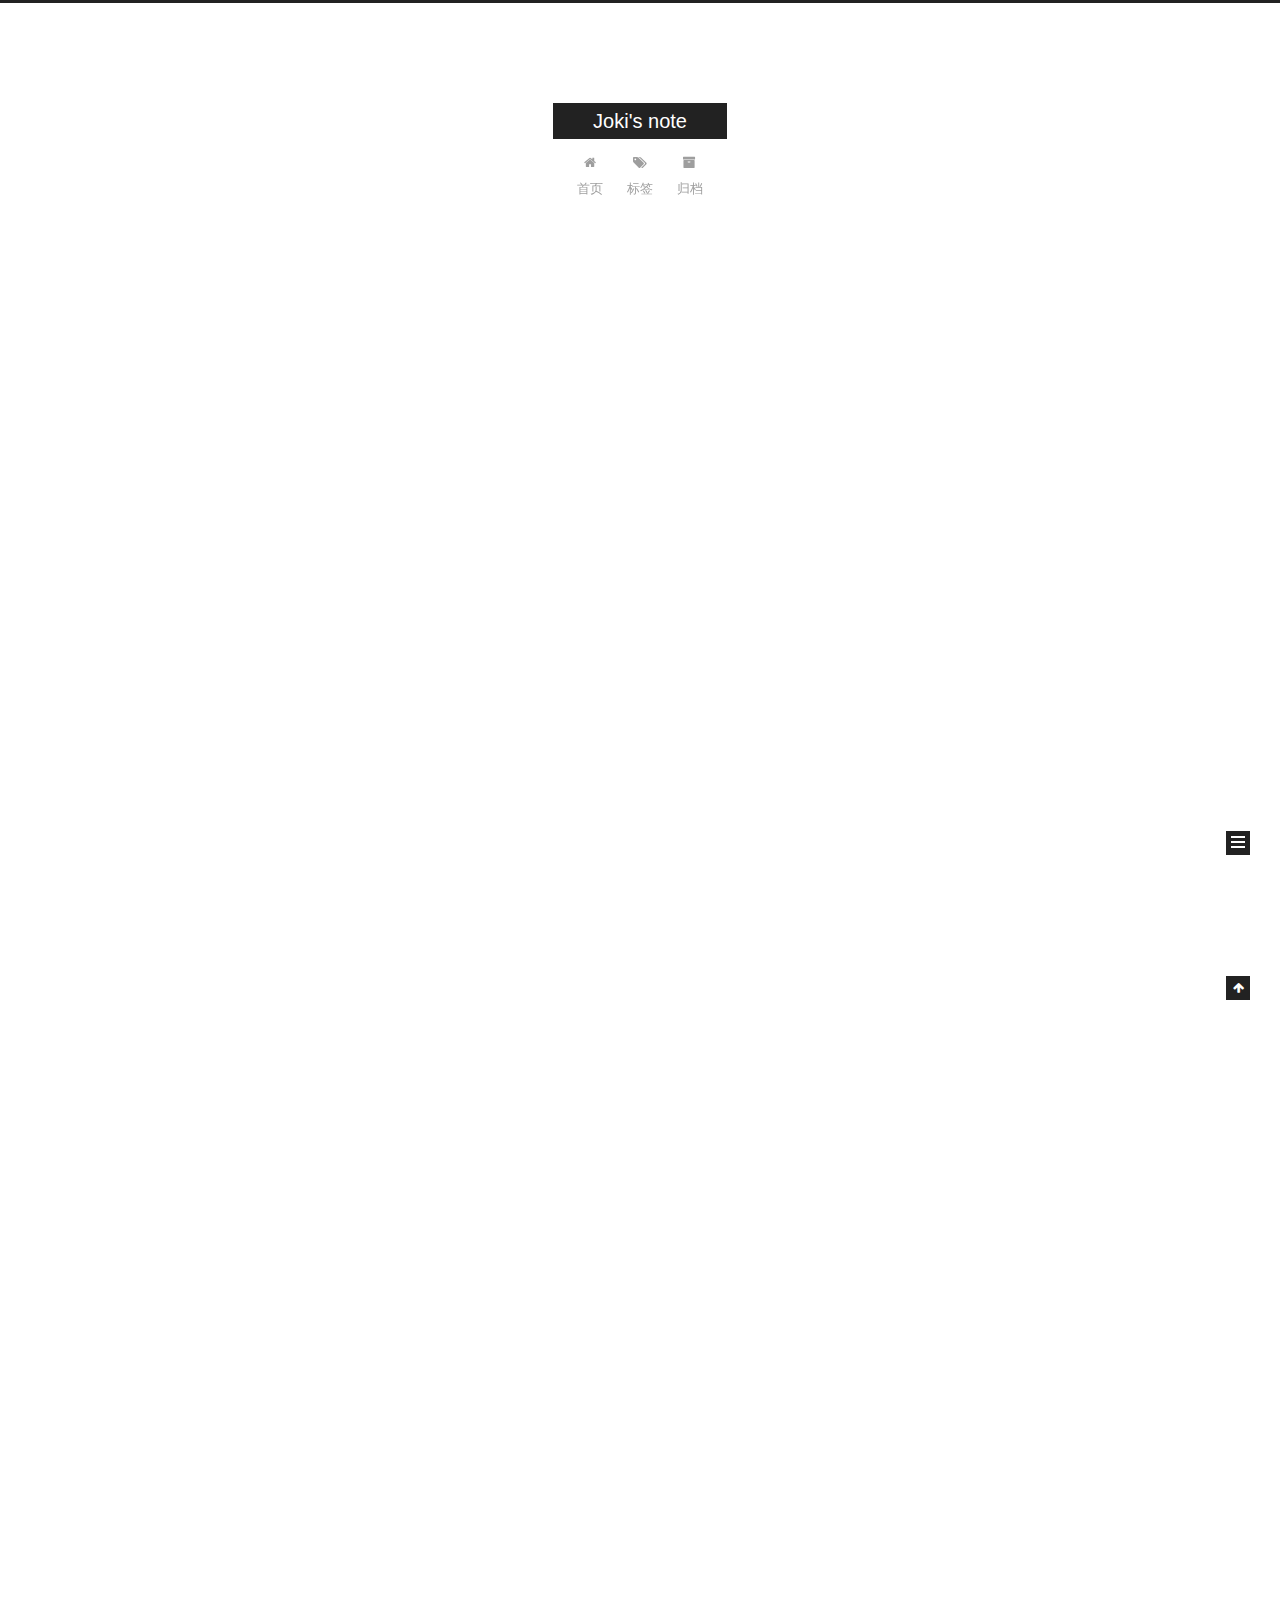
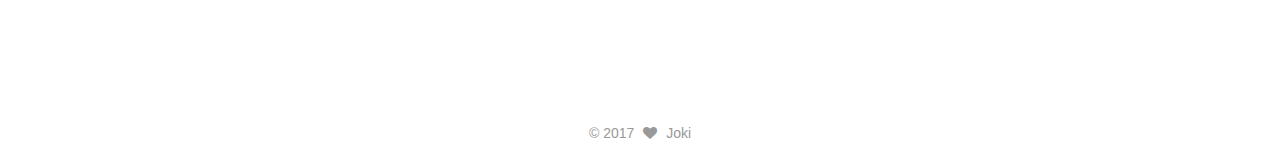
==== commit 174f8bc4: "new blog" ====
--- a/index.html
+++ b/index.html
@@ -249,6 +249,128 @@
   
   
   <div class="post-block">
+    <link itemprop="mainEntityOfPage" href="http://yoursite.com/2017/10/23/全世界秃头站起来/">
+
+    <span hidden itemprop="author" itemscope itemtype="http://schema.org/Person">
+      <meta itemprop="name" content="Joki">
+      <meta itemprop="description" content="">
+      <meta itemprop="image" content="/images/avatar.gif">
+    </span>
+
+    <span hidden itemprop="publisher" itemscope itemtype="http://schema.org/Organization">
+      <meta itemprop="name" content="Joki's note">
+    </span>
+
+    
+      <header class="post-header">
+
+        
+        
+          <h1 class="post-title" itemprop="name headline">
+                
+                <a class="post-title-link" href="/2017/10/23/全世界秃头站起来/" itemprop="url">全世界秃头站起来</a></h1>
+        
+
+        <div class="post-meta">
+          <span class="post-time">
+            
+              <span class="post-meta-item-icon">
+                <i class="fa fa-calendar-o"></i>
+              </span>
+              
+                <span class="post-meta-item-text">发表于</span>
+              
+              <time title="创建于" itemprop="dateCreated datePublished" datetime="2017-10-23T19:35:19+08:00">
+                2017-10-23
+              </time>
+            
+
+            
+
+            
+          </span>
+
+          
+
+          
+            
+          
+
+          
+          
+
+          
+
+          
+
+          
+
+        </div>
+      </header>
+    
+
+    
+    
+    
+    <div class="post-body" itemprop="articleBody">
+
+      
+      
+
+      
+        
+          
+            <blockquote>
+<p>在一个时间点突然明白，少的才是美的。少是世间绝对真理。你秃顶你倍加珍惜头发，你没钱你向往。人类越来越多，是违背真理。上帝是唯一，才更加难得。但如果是零，是zero，是少的究极，真理就在其中。</p>
+</blockquote>
+
+          
+        
+      
+    </div>
+    
+    
+    
+
+    
+
+    
+
+    
+
+    <footer class="post-footer">
+      
+
+      
+
+      
+
+      
+      
+        <div class="post-eof"></div>
+      
+    </footer>
+  </div>
+  
+  
+  
+  </article>
+
+
+    
+      
+
+  
+
+  
+  
+  
+
+  <article class="post post-type-normal" itemscope itemtype="http://schema.org/Article">
+  
+  
+  
+  <div class="post-block">
     <link itemprop="mainEntityOfPage" href="http://yoursite.com/2017/10/16/hello-world/">
 
     <span hidden itemprop="author" itemscope itemtype="http://schema.org/Person">
@@ -411,7 +533,7 @@
               
                 <a href="/archives/">
               
-                  <span class="site-state-item-count">1</span>
+                  <span class="site-state-item-count">2</span>
                   <span class="site-state-item-name">日志</span>
                 </a>
               </div>
@@ -419,6 +541,15 @@
 
             
 
+            
+              
+              
+              <div class="site-state-item site-state-tags">
+                
+                  <span class="site-state-item-count">1</span>
+                  <span class="site-state-item-name">标签</span>
+                
+              </div>
             
 
           </nav>
